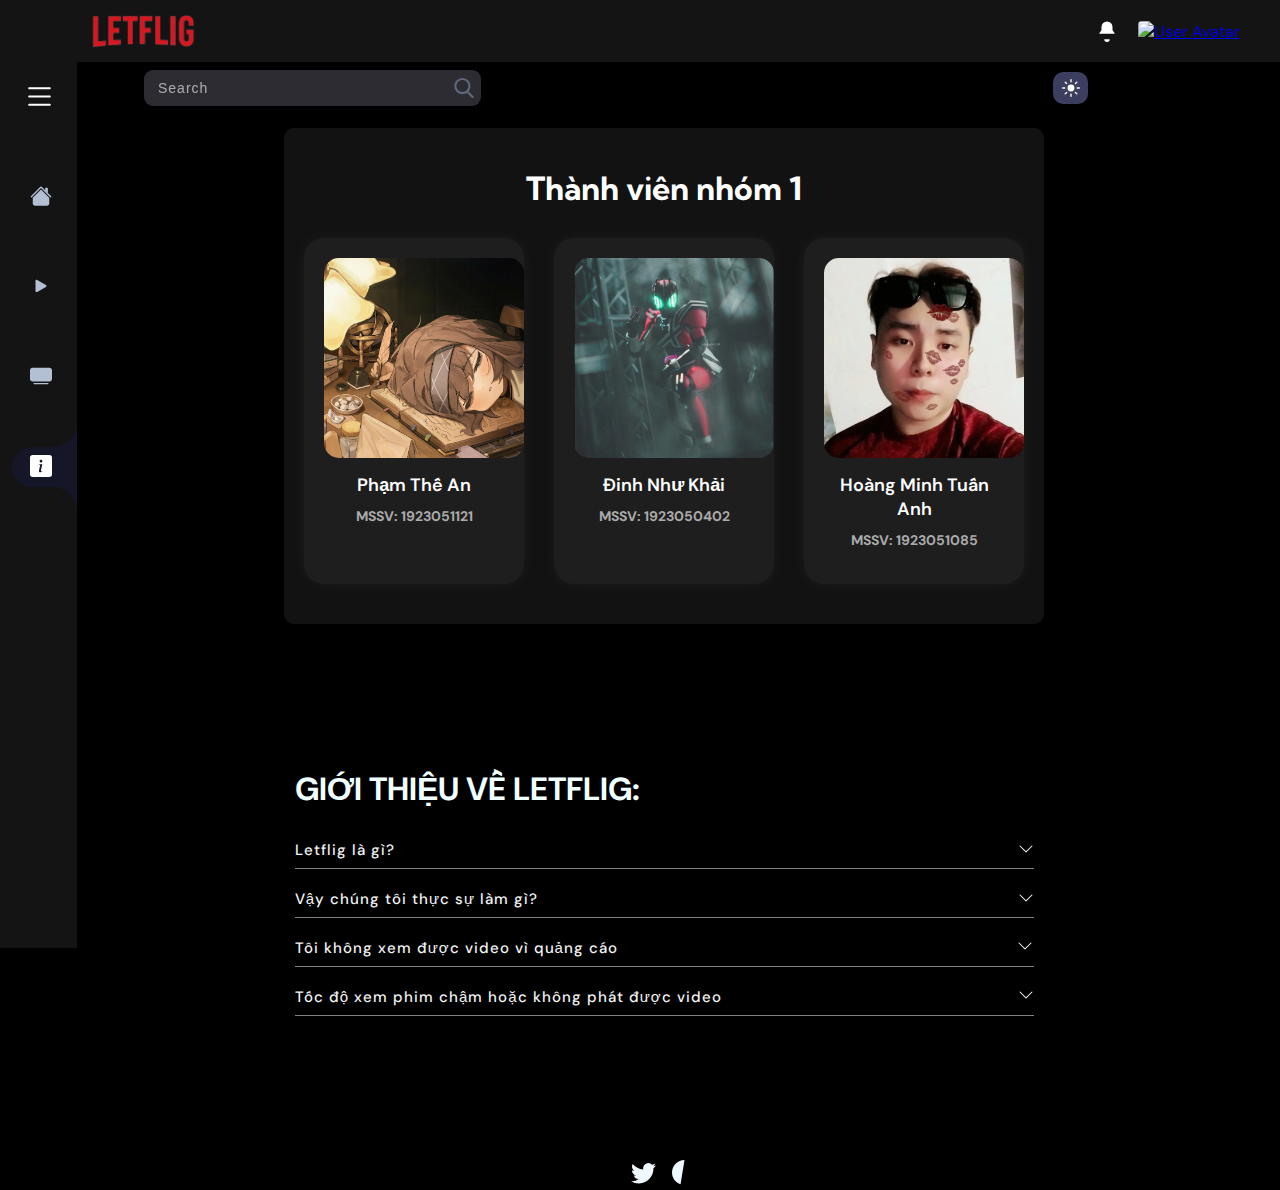
==== index.html @ 0b9b897f "first commit" ====
<!DOCTYPE html>
<html lang="en">

<head>
    <meta charset="UTF-8" />
    <meta http-equiv="X-UA-Compatible" content="IE=edge" />
    <meta name="viewport" content="width=device-width, initial-scale=1.0" />
    <link rel="icon" type="image/png" sizes="32x32" href="./resources/D moviesand tv show.png">
    <title>Home | Letflig </title>
    <link rel="preconnect" href="https://fonts.googleapis.com" />
    <link rel="preconnect" href="https://fonts.gstatic.com" crossorigin />
    <link href="https://fonts.googleapis.com/css2?family=DM+Sans:wght@400;500;700&display=swap" rel="stylesheet" />
    <link rel="preconnect" href="https://fonts.googleapis.com" />
    <link rel="preconnect" href="https://fonts.gstatic.com" crossorigin />
    <link href="https://fonts.googleapis.com/css2?family=Kumbh+Sans:wght@400;500;600;700&display=swap"
        rel="stylesheet" />
    <link rel="stylesheet" href="./style.css" />
    <link rel="stylesheet" href="./style_about.css" />
    <style>
        .icon-png {
    width: 22px;
    height: 22px;
    vertical-align: middle;

}
.sidenavlinks {
    display: flex;
    align-items: center;

}
.team-section {
  padding: 40px 20px;
  background-color: #121212;
  color: #fff;
  text-align: center;
  border-radius: 10px;
}

.team-title {
  font-size: 32px;
  margin-bottom: 30px;
  font-family: 'Kumbh Sans', sans-serif;
}

.team-container {
  display: flex;
  flex-wrap: wrap;
  justify-content: center;
  gap: 30px;
}

.member-card {
  background-color: #1e1e1e;
  border-radius: 20px;
  padding: 20px;
  width: 220px;
  transition: transform 0.3s;
  box-shadow: 0 0 15px rgba(255, 255, 255, 0.05);
}

.member-card:hover {
  transform: scale(1.05);
}

.member-img {
  width: 200px;
  height: 200px;
  object-fit: cover; /* Cắt ảnh cho vừa khung */
  border-radius: 15px;
  margin-bottom: 15px;
  display: block;
}

.member-info {
  display: flex;
  justify-content: center;
  align-items: center;
  gap: 5px; 
  margin-bottom: 5px;
  flex-wrap: wrap; 
}

.member-name {
  font-size: 18px;
  font-weight: 600;
  margin: 0 0 5px;
  text-align: center;
  word-break: break-word; /* Cho tên dài xuống dòng gọn gàng */
}

.member-id {
  font-size: 14px;
  color: #aaa;
  margin: 0 0 10px;
  text-align: center;
}

.member-role {
  font-size: 16px;
  color: #ccc;
}

    </style>
</head>

<body class="body">
    <div class="selladd-container">
        <header class="netflix-header">
            <div class="netflix-header-left">
                <a href="./home.html"><img src="./resources/test1.png" alt="Letflig" class="logo" /></a>
                <!-- <nav class="main-nav">
                    <a href="./home.html">Home</a>
                    <a href="./tvShows.html">TV Shows</a>
                    <a href="./moviesGenre.html">Movies</a>
                    <a href="#">New & Popular</a>
                    <a href="#">My List</a>
                </nav> -->
            </div>
            <div class="netflix-header-right">
                <!-- <input type="text" class="search-input" placeholder="Search" /> -->
                <svg class="icon bell" xmlns="http://www.w3.org/2000/svg" width="22" height="22" fill="white" viewBox="0 0 16 16">
                    <path d="M8 16a2 2 0 0 0 2-2H6a2 2 0 0 0 2 2z"/>
                    <path fill-rule="evenodd"
                        d="M8 1a4 4 0 0 0-4 4v2.086a1 1 0 0 1-.293.707L2.5 9.5v.5h11v-.5l-1.207-1.707a1 1 0 0 1-.293-.707V5a4 4 0 0 0-4-4z"/>
                </svg>
                <a href="./signup.html"><img src="https://www.citypng.com/public/uploads/preview/white-user-member-guest-icon-png-image-701751695037005zdurfaim0y.png" alt="User Avatar" class="avatar"></a>
            </div>
        </header>
        
    </div>
    <main class="main">
        <section class="alertMsg">
            <h2 class="alertMsg_header">TV shows added</h2>
            <p class="alertMsg_para">Search now includes movies and tv shows.
                More updates coming soon !!! <br> stay tuned Thank You!😊</p>
            <button class="okaybtn">Okay</button>
        </section>
        <div class="overlay"></div>
        <div class="overlay_side_navabar"></div>
        <div class="sidenav_container">
            <nav class="sidenav">
                <svg xmlns="http://www.w3.org/2000/svg" width="18" height="18" fill="#ffff"
                    class="arrow_left bi-arrow-left" viewBox="0 0 16 16">
                    <path fill-rule="evenodd"
                        d="M15 8a.5.5 0 0 0-.5-.5H2.707l3.147-3.146a.5.5 0 1 0-.708-.708l-4 4a.5.5 0 0 0 0 .708l4 4a.5.5 0 0 0 .708-.708L2.707 8.5H14.5A.5.5 0 0 0 15 8z" />
                </svg>
                <h3 class="title">Letflig</h3>
                <svg xmlns="http://www.w3.org/2000/svg" width="33" height="33" fill="currentColor"
                    class="hamburger bi-list" viewBox="0 0 16 16">
                    <path class="pathh pathhphone" fill-rule="evenodd"
                        d="M2.5 12a.5.5 0 0 1 .5-.5h10a.5.5 0 0 1 0 1H3a.5.5 0 0 1-.5-.5zm0-4a.5.5 0 0 1 .5-.5h10a.5.5 0 0 1 0 1H3a.5.5 0 0 1-.5-.5zm0-4a.5.5 0 0 1 .5-.5h10a.5.5 0 0 1 0 1H3a.5.5 0 0 1-.5-.5z" />
                </svg>
                <div class="menu">
                    <h4 class="menu_title">Menu</h4>
                    <ul class="menu_ul">
                        <li class="home">
                            <a class="sidenavlinks" href="./home.html"><svg xmlns="http://www.w3.org/2000/svg"
                                    width="22" height="22" fill="currentColor" class="bi bi-house-fill"
                                    viewBox="0 0 16 16">
                                    <path class="path" fill-rule="evenodd"
                                        d="m8 3.293 6 6V13.5a1.5 1.5 0 0 1-1.5 1.5h-9A1.5 1.5 0 0 1 2 13.5V9.293l6-6zm5-.793V6l-2-2V2.5a.5.5 0 0 1 .5-.5h1a.5.5 0 0 1 .5.5z" />
                                    <path class="path" fill-rule="evenodd"
                                        d="M7.293 1.5a1 1 0 0 1 1.414 0l6.647 6.646a.5.5 0 0 1-.708.708L8 2.207 1.354 8.854a.5.5 0 1 1-.708-.708L7.293 1.5z" />
                                </svg><span class="Home_title title_span">Home</span></a>
                        </li>
                        <li class="movie">
                            <a class="sidenavlinks" href="./moviesGenre.html">
                                <svg xmlns="http://www.w3.org/2000/svg" width="22" height="22" fill="currentColor"
                                    class="bi bi-play-fill" viewBox="0 0 16 16">
                                    <path class="path"
                                        d="m11.596 8.697-6.363 3.692c-.54.313-1.233-.066-1.233-.697V4.308c0-.63.692-1.01 1.233-.696l6.363 3.692a.802.802 0 0 1 0 1.393z" />
                                </svg>
                                <span class="movie_name title_span">Movies</span></a>
                        </li>
                        <li class="tv_shows">
                            <a class="sidenavlinks" href="./tvShows.html">
                                <svg xmlns="http://www.w3.org/2000/svg" width="22" height="22" fill="currentColor"
                                    class="bi bi-tv-fill" viewBox="0 0 16 16">
                                    <path class="path"
                                        d="M2.5 13.5A.5.5 0 0 1 3 13h10a.5.5 0 0 1 0 1H3a.5.5 0 0 1-.5-.5zM2 2h12s2 0 2 2v6s0 2-2 2H2s-2 0-2-2V4s0-2 2-2z" />
                                </svg>
                                <span class="tv_shows_title title_span">Shows</span></a>
                        </li>
                        <li class="settings">
                            <a class="sidenavlinks" href="./index.html">
                                <svg xmlns="http://www.w3.org/2000/svg" width="22" height="22" fill="currentColor"
                                    class="bi bi-info-square-fill" viewBox="0 0 16 16">
                                    <path class="path"
                                        d="M0 2a2 2 0 0 1 2-2h12a2 2 0 0 1 2 2v12a2 2 0 0 1-2 2H2a2 2 0 0 1-2-2V2zm8.93 4.588-2.29.287-.082.38.45.083c.294.07.352.176.288.469l-.738 3.468c-.194.897.105 1.319.808 1.319.545 0 1.178-.252 1.465-.598l.088-.416c-.2.176-.492.246-.686.246-.275 0-.375-.193-.304-.533L8.93 6.588zM8 5.5a1 1 0 1 0 0-2 1 1 0 0 0 0 2z" />
                                </svg><span class="settings_title title_span">About</span></a>
                        </li>          
                    </ul>
                </div>
            </nav>
        </div>
        <section class="section_one">
            <div class="nav_paremt_conatainer">
                <nav class="navContainer">
                    <svg xmlns="http://www.w3.org/2000/svg" width="33" height="33" fill="currentColor"
                        class="hamburger hamburgerphone bi-list" viewBox="0 0 16 16">
                        <path class="pathh" fill-rule="evenodd"
                            d="M2.5 12a.5.5 0 0 1 .5-.5h10a.5.5 0 0 1 0 1H3a.5.5 0 0 1-.5-.5zm0-4a.5.5 0 0 1 .5-.5h10a.5.5 0 0 1 0 1H3a.5.5 0 0 1-.5-.5zm0-4a.5.5 0 0 1 .5-.5h10a.5.5 0 0 1 0 1H3a.5.5 0 0 1-.5-.5z" />
                    </svg>
                    <input class="search" type="text" placeholder="Search " />
                    <div class="light_darkmode" data-theme="black"></div>
                </nav>
            </div>
            <section class="section_two about_section_two">
                <div class="introduce_group">
                    <section class="team-section">
                        <h2 class="team-title">Thành viên nhóm 1</h2>
                        <div class="team-container">
                          <div class="member-card">
                            <img src="./resources/an.jpg" alt="Member 1" class="member-img">
                            <div class="member-info">
                                <h3 class="member-name">Phạm Thế An</h3>
                                <h4 class="member-id">MSSV: 1923051121</h4>
                            </div>
                          </div>
                          <div class="member-card">
                            <img src="./resources/khai.jpg" alt="Member 3" class="member-img">
                            <div class="member-info">
                                <h3 class="member-name">Đinh Như Khải</h3>
                                <h4 class="member-id">MSSV: 1923050402</h4>
                            </div>
                          </div>
                          <div class="member-card">
                            <img src="./resources/t anh.jpg" alt="Member 2" class="member-img">
                            <div class="member-info">
                                <h3 class="member-name">Hoàng Minh Tuấn Anh</h3>
                                <h4 class="member-id">MSSV: 1923051085</h4>
                            </div>
                          </div>
                          
                        </div>
                      </section>
                </div>
                <section class="about_container">
     
                    <div class="introduce_group" style="margin-bottom: 10px;">
                        <h1>GIỚI THIỆU VỀ LETFLIG:</h1>
                    </div>

                    <div class="card">
                        <div class="header_card">
                            <h3>Letflig là gì?</h3><span><svg xmlns="http://www.w3.org/2000/svg" width="16"
                                    height="18" fill="white" class="bi bi-chevron-down" viewBox="0 0 16 16">
                                    <path class="about_arrow" fill-rule="evenodd"
                                        d="M1.646 4.646a.5.5 0 0 1 .708 0L8 10.293l5.646-5.647a.5.5 0 0 1 .708.708l-6 6a.5.5 0 0 1-.708 0l-6-6a.5.5 0 0 1 0-.708z" />
                                </svg></span>
                        </div>
                        <blockquote>Giống như mọi website khác, đây cũng là một trang phát trực tuyến giúp bạn dễ dàng truy cập tất cả các chương trình TV và phim yêu thích mà không mất hàng giờ tìm kiếm.
                        </blockquote>
                    </div>
            
                    <div class="card">
                        <div class="header_card">
                            <h3>Vậy chúng tôi thực sự làm gì?</h3><span><svg xmlns="http://www.w3.org/2000/svg" width="16"
                                    height="18" fill="white" class="bi bi-chevron-down" viewBox="0 0 16 16">
                                    <path class="about_arrow" fill-rule="evenodd"
                                        d="M1.646 4.646a.5.5 0 0 1 .708 0L8 10.293l5.646-5.647a.5.5 0 0 1 .708.708l-6 6a.5.5 0 0 1-.708 0l-6-6a.5.5 0 0 1 0-.708z" />
                                </svg></span>
                        </div>
                        <blockquote>Để tôi nói điều chúng tôi **không làm**: Chúng tôi chắc chắn không lưu trữ các tập tin vi phạm bản quyền. Chúng tôi không lưu trữ bất kỳ nội dung có bản quyền nào trên trang web của mình. Tất cả nội dung liên kết đều được lưu trữ trên các trang web của bên thứ ba. Đây chỉ là một website nhằm mục đích quảng bá. Mọi tập tin tại đây chỉ mang tính giới thiệu. Chúng tôi rất KHUYẾN KHÍCH người dùng mua đĩa CD hoặc DVD của bộ phim hay âm nhạc mà họ yêu thích.
                        </blockquote>
                    </div>
            
                    <div class="card">
                        <div class="header_card">
                            <h3>Tôi không xem được video vì quảng cáo</h3><span><svg xmlns="http://www.w3.org/2000/svg"
                                    width="18" height="16" fill="white" class="bi bi-chevron-down" viewBox="0 0 16 16">
                                    <path class="about_arrow" fill-rule="evenodd"
                                        d="M1.646 4.646a.5.5 0 0 1 .708 0L8 10.293l5.646-5.647a.5.5 0 0 1 .708.708l-6 6a.5.5 0 0 1-.708 0l-6-6a.5.5 0 0 1 0-.708z" />
                                </svg></span>
                        </div>
                        <blockquote>Chúng tôi rất tiếc vì không thể giúp bạn về điều này. Chúng tôi không kiểm soát được các quảng cáo hiển thị. Vui lòng không tải bất cứ thứ gì từ các cửa sổ bật lên. Nếu bạn không muốn bị làm phiền, chúng tôi khuyến nghị bạn nên đăng ký dịch vụ xem phim hợp pháp mà bạn có thể chi trả.
                        </blockquote>
                    </div>
            
                    <div class="card">
                        <div class="header_card">
                            <h3>Tốc độ xem phim chậm hoặc không phát được video</h3><span><svg
                                    xmlns="http://www.w3.org/2000/svg" width="16" height="16" fill="white"
                                    class="bi bi-chevron-down" viewBox="0 0 16 16">
                                    <path class="about_arrow" fill-rule="evenodd"
                                        d="M1.646 4.646a.5.5 0 0 1 .708 0L8 10.293l5.646-5.647a.5.5 0 0 1 .708.708l-6 6a.5.5 0 0 1-.708 0l-6-6a.5.5 0 0 1 0-.708z" />
                                </svg></span>
                        </div>
                        <blockquote>Khi bạn vào trang của tập phim, trong 99% trường hợp sẽ có trình phát video. Việc bạn cần làm là bấm nút Play. Nếu không phát được (Đừng vội đánh giá! Ai cũng có thể gặp lỗi!), hãy bấm vào các mục "Servers" (Máy chủ) nằm ở góc trái phía trên. Bạn sẽ thấy danh sách các máy chủ như [Vidcloud, Hydrax, v.v.]. Hãy thử chọn máy chủ khác, chắc chắn sẽ khắc phục được sự cố.
                        </blockquote>
                    </div>
            
                </section>
            
                <section class="contactUs">
                    <a href="https://twitter.com/" target="_blank"><svg xmlns="http://www.w3.org/2000/svg"
                            width="25" height="25" fill="currentColor" class="aboutSvg bi-twitter" viewBox="0 0 16 16">
                            <path
                                d="M5.026 15c6.038 0 9.341-5.003 9.341-9.334 0-.14 0-.282-.006-.422A6.685 6.685 0 0 0 16 3.542a6.658 6.658 0 0 1-1.889.518 3.301 3.301 0 0 0 1.447-1.817 6.533 6.533 0 0 1-2.087.793A3.286 3.286 0 0 0 7.875 6.03a9.325 9.325 0 0 1-6.767-3.429 3.289 3.289 0 0 0 1.018 4.382A3.323 3.323 0 0 1 .64 6.575v.045a3.288 3.288 0 0 0 2.632 3.218 3.203 3.203 0 0 1-.865.115 3.23 3.23 0 0 1-.614-.057 3.283 3.283 0 0 0 3.067 2.277A6.588 6.588 0 0 1 .78 13.58a6.32 6.32 0 0 1-.78-.045A9.344 9.344 0 0 0 5.026 15z" />
                        </svg></a>
                    <a href="https://github.com/" target="_blank"><svg xmlns="http://www.w3.org/2000/svg"
                            width="25" height="25" fill="currentColor" class="aboutSvg bi-github" viewBox="0 0 16 16">
                            <path
                                d="M8 0C3.58 0 0 3.58 0 8c0 3.54 2.29 6.53 5.47 7.59..."/>
                        </svg></a>
                </section>
            </section>
            
        </section>

        </section>

    </main>
    <script src="./About.js"></script>
</body>

</html>
---- style.css ----
@import url('https://fonts.googleapis.com/css2?family=Special+Gothic+Condensed+One&display=swap');
* {
    margin: 0;
    padding: 0;
    box-sizing: border-box;
}

body {
    background-color: var(--navbar-background);
    font-family: 'DM Sans', sans-serif;
    transition-duration: 0.5s;
    transition-timing-function: linear;

}



:root {
    /* --background: #151728; */
    --background: #000;
    ;
    --shadow: rgba(0, 0, 0, 0.1) 0px 3px 6px 0px, rgba(0, 0, 0, 0.08) 0px 1px 3px 0px;

}

body {
    background-color: var(--background);
}

html {
    -webkit-tap-highlight-color: transparent;
}

.main {
    display: flex;
    position: relative;
}

.overlay {
    width: 100%;
    position: fixed;
    background-color: white;
    height: 0%;
    z-index: -1;
    transition-duration: 0.5s;
    transition-timing-function: linear;
}



.sidenav_container {
    width: 5rem;

}

.sidenav {
    height: 100vh;
    width: 77px;
    display: flex;
    flex-direction: column;
    overflow: hidden;
    position: fixed;
    height: 100%;
    transition-duration: 0.2s;
    transition-timing-function: ease-out;
    z-index: 3;
    /* background-color: #33373e;
    background-color: #202326; */
    background-color: #141414;
    padding: 0 0 0 2px;
    transition-duration: 0.3s;
    transition-timing-function: linear;
    /* background-image: url("./resources/D\ moviesand\ tv\ shows\ \(Transparent\ BG\).png"); */
    background-position: center;
    background-repeat: no-repeat;
    background-size: contain;
    background-position-y: 100%;
}


.sidenav_2 {
    width: 5rem;
}


.sidenavlinks {
    display: flex;
    align-items: center;
    gap: 44px;
    width: fit-content;
    cursor: pointer;
    text-decoration: none;
    padding: 8px 0px 10px 18px;
}



.arrow_left {
    display: none;
    align-self: end;
    width: 25px;
    margin-right: 2px;
    margin-top: 10px;
    cursor: pointer;
    transition-duration: 0.5s;
    transition-timing-function: linear;
}

.title {
    display: none;
    color: white;
    font-family: 'Kumbh Sans', sans-serif;
    font-size: 18px;
    letter-spacing: 3px;
    margin: 0px 14px 0px 12px;
    align-self: center;
    margin-top: 36px;
    transition-duration: 0.5s;
    transition-timing-function: linear;
}

.hamburger {
    display: block;
    margin-top: 2rem;
    cursor: pointer;
    width: 35px;
    align-self: center;
    transition-duration: 0.5s;
    transition-timing-function: linear;
}

.pathh {
    fill: #ffffff;
}



.menu {
    margin-left: 0rem;
    margin-top: 4rem;
    display: flex;
    justify-content: center;
}

.menu_ul {
    display: flex;
    flex-direction: column;
    gap: 50px;
    margin-left: 5rem;
}

.menu_title {
    margin-bottom: 20px;
    font-family: 'DM Sans', sans-serif;
    color: #fffffff5;
    font-weight: 500;
    font-size: 17px;
    letter-spacing: 1px;
    display: none;
    opacity: 0.7;
}


.bi {
    cursor: pointer;
}

.path {
    /* fill: #287bff; */
    fill: #b3bfd3;
    color: white;
}


.menu_ul li span {
    color: #ffffff9e;
    font-size: 15px;
    font-weight: 500;
    letter-spacing: 0px;
    /* display: none;*/
}





.GoogleButton {
    color: rgb(199 199 199 / 90%);
    cursor: pointer;
    padding: 7px 16px 7px 16px;
    border-radius: 11px;
    font-size: 11px;
    text-decoration: none;
    transition: all .2s ease-in-out;
    background: #1b1d30;
}

.playButtonContainer {
    display: flex;
    align-items: center;
    gap: 30px;
}

.GoogleButton:hover {
    box-shadow: 0 8px 16px 0 rgb(0 0 0 / 20%), 0 6px 20px 0 rgb(0 0 0 / 19%);
    color: rgb(255, 255, 255);

}





body.minimize_siderbar .sidenav {
    width: 14rem;
    transition-duration: 0.2s;
    transition-timing-function: linear;
    height: 100%;
    background-size: 153px;
    background-position-y: 103%;
}

body.minimize_siderbar .sidenav_container {
    width: 16rem;
    transition-duration: 0.2s;
    transition-timing-function: linear;
}

body.minimize_siderbar .arrow_left {
    display: block;
    transition-duration: 0.2s;
    transition-timing-function: linear;
}

body.minimize_siderbar .title {
    display: block;
    transition-duration: 0.2s;
    transition-timing-function: linear;
}

body.minimize_siderbar .hamburger {
    display: none;
    transition-duration: 0.2s;
    transition-timing-function: linear;

}

body.minimize_siderbar .title_span {
    display: inline-block;
}

body.minimize_siderbar .menu_title {
    display: block;
}

body.minimize_siderbar .menu {
    margin-left: 2rem;
    margin-top: 4rem;
    display: block;
}


body.minimize_siderbar .menu_ul {
    display: flex;
    flex-direction: column;
    gap: 45px;
    margin-left: 0rem;
}



body.minimize_siderbar .sidenavlinks {
    padding: 8px 95px 10px 18px;
    gap: 15px;
}


body.minimize_siderbar .section_one {
    margin-left: 1rem;
    transition-duration: 0.2s;
    transition-timing-function: linear;

}

body.minimize_siderbar .Now_playing_movies_container {
    width: 79vw;
    position: relative;
    transition-duration: 0.2s;
    transition-timing-function: linear;
}

body.minimize_siderbar .light_darkmode {
    right: 25%;
    transition-duration: 0.2s;
    transition-timing-function: linear;
}

body.minimize_siderbar .navContainer {
    left: 225px;
    transition-duration: 0.2s;
    transition-timing-function: linear;

}

body.minimize_siderbar .movieDetailnavContainer {
    left: 223px;

}




body.minimize_siderbar .sidenav_child_container {
    width: 14rem;
    transition-duration: 0.2s;
    transition-timing-function: linear;
}

body.minimize_siderbar .section_one_movieDetail {
    margin-left: 14rem;
    transition-duration: 0.2s;
    transition-timing-function: linear;
}



.section_one {
    margin-left: 1rem;
    transition-duration: 0.3s;
    transition-timing-function: linear;
    overflow: hidden;


}

.nav_paremt_conatainer {
    background-color: var(--background);
    height: 5rem;
    z-index: 2;

    transition-timing-function: linear;
}


.navContainer {
    Display: flex;

    height: 5rem;
    align-items: center;
    padding: 0px 146px 0px 63px;
    justify-content: space-between;
    position: fixed;
    width: -webkit-fill-available;
    z-index: 2;
    left: 81px;
    margin: 0 0 0 0px;
    transition-duration: 0.2s;
    transition-timing-function: ease-out;
}



.navContainer input {
    background-image: url("data:image/svg+xml;charset=utf-8,%3Csvg xmlns='http://www.w3.org/2000/svg' viewBox='0 0 56.966 56.966' fill='%23717790c7'%3E%3Cpath d='M55.146 51.887 41.588 37.786A22.926 22.926 0 0 0 46.984 23c0-12.682-10.318-23-23-23s-23 10.318-23 23 10.318 23 23 23c4.761 0 9.298-1.436 13.177-4.162l13.661 14.208c.571.593 1.339.92 2.162.92.779 0 1.518-.297 2.079-.837a3.004 3.004 0 0 0 .083-4.242zM23.984 6c9.374 0 17 7.626 17 17s-7.626 17-17 17-17-7.626-17-17 7.626-17 17-17z'/%3E%3C/svg%3E");
    background-repeat: no-repeat;
    padding: 0px 26px 1px 14px;
    height: 36px;
    outline: none;
    border: none;
    border-radius: 9px;
    box-shadow: var(--shadow);
    background-color: #82819357;
    background-size: 20px;
    background-position-y: center;
    background-position: 98%;
    color: #ffff;
    width: 34%;
    letter-spacing: 1px;
    font-size: 14px;
    transition-duration: 0.2s;
    transition-timing-function: linear;

}

::placeholder {
    color: #ffff;
    opacity: 0.6;
}


.light_darkmode {
    background-image: url(./resources/icon-sun.svg);
    background-color: black;
    width: 35px;
    background-repeat: no-repeat;
    height: 32px;
    background-position: center;
    background-size: 18px;
    border-radius: 10px;
    background-color: rgb(87 88 92 / 54%);
    background-color: #3b3e5e;
    position: absolute;
    right: 16%;
    transition-duration: 0.5s;
    transition-timing-function: linear;

}



.home_header {
    color: #ffff;
    margin: 0px 90px 18px 0px;
    font-size: 32px;
}

.Home_header_container {
    display: flex;
    /* width: 100%; */
    height: 34vw;
    margin: 0;
    position: absolute;
    top: 0;
    right: 0;
    left: 0;
    margin-left: 4rem;
    transition-duration: 0.3s;
    transition-timing-function: linear
}

body.minimize_siderbar .Home_header_container {
    margin-left: 14rem;
}




.first_box {
    width: 72%;
    background-blend-mode: luminosity;
    background-blend-mode: hard-light;
    background-color: #4784ff;
    background-image: url(./resources/John-Wick-Wallpaper-removebg.png);
    background-image: url(./resources/Homelaner-removebg-preview.png);
    display: flex;
    flex-direction: column;
    gap: 2rem;
    padding: 27px 12px 13px 25px;
    background-repeat: no-repeat;
    background-size: 27rem;
    border-radius: 15px;
    color: #4784ff;
    background-position: 100%;
    background-position: 107%;
    box-shadow: 0 6px 30px -10px #4a74c9;
    z-index: 1;

}

.about {
    line-height: 1.4;
    font-size: 26px;
    color: #ffff;
}


.logo {
    display: flex;
    align-items: center;
}

.header_logo {
    width: 45px;
    height: 45px;
    background: #00008b00;
    padding: 5px;
    border-radius: 50%;
    border: 1px solid #ffffff;
}

.feather {
    width: 10px;
    background: #ffff;
    padding: 1px;
    border-radius: 50%;
    position: relative;
    left: -9px;
    top: 11px;
}

.quality_about {
    line-height: 2;
}

.free {
    font-size: 15px;
    font-weight: 700;
    color: #ffff;
    letter-spacing: 1px;
    color: #ffff;
}

.quality {
    display: flex;
    gap: 10px;
    align-items: center;
    font-size: 13px;
    font-weight: 500;
    color: #ffff;
}

.dot {
    width: 5px;
    height: 5px;
    background-color: #ffff;
    ;
    border-radius: 50%;
}

.second_box {
    background-color: #4784ff;
    background-image: url(./resources/Homelandeer1.png);
    display: flex;
    flex-direction: column;
    gap: 2rem;
    padding: 27px 12px 13px 25px;
    background-repeat: no-repeat;
    background-size: initial;
    border-radius: 15px;
    color: #4784ff;
    background-position: 24%;
    background-position-y: -40px;
    width: 25%;
    background-blend-mode: hard-light;
    box-shadow: 0 6px 30px -10px #4a74c9;
    z-index: 1;
}

/* Now playing movies container*/

.Now_playing_movies_container {
    width: 94vw;
    position: relative;
    margin: 0px 0 0 24px;
}

.Now_playing_movies_container_title {
    color: #ffff;
    font-size: 22px;
    margin: 8px 0px 14px 0px;
    font-weight: 500;
}

.Now_playing_movies_div,
.current_popular_movies_div,
.Top_rated_movies_div,
.Casdiv {
    padding: 14px 41px 9px 0px;
    margin: 13px 35px 30px 0px;
    display: flex;
    gap: 0rem;
    overflow-x: scroll;
    overflow-y: hidden;
    transition-duration: 0.5s;
    transition-timing-function: linear;
    height: 20rem;
    position: relative;

}




.Now_playing_movies,
.current_popular_movies,
.Top_rated_movies,
.person_movies {
    cursor: pointer;
    position: absolute;
    transition-duration: 0.3s;
    transition-timing-function: linear;
}



.Now_playing_movies_div::-webkit-scrollbar {
    display: none;
}

.Casdiv::-webkit-scrollbar {
    display: none;
}

.current_popular_movies_div::-webkit-scrollbar {
    display: none;
}

.Top_rated_movies_div::-webkit-scrollbar {
    display: none;
}

.Now_playing_movies,
.current_popular_movies,
.Top_rated_movies,
.person_movies {

    width: 10rem;
}



.poster {
    width: inherit;
    border-radius: 20px;
    transition-duration: 0.2s;
    transition-timing-function: ease-in-out;
    height: 15rem;
    object-fit: cover;

}

.posterlink {
    width: inherit;
}

.poster:hover {
    opacity: 0.7;
    transform: scale(1.07);
    transition-duration: 0.2s;
    transition-timing-function: ease-in-out;
}


.movie_title {
    text-overflow: ellipsis;
    color: #ffff;
    height: 28px;
    white-space: nowrap;
    overflow: hidden;
    margin: 9px 4px 2px 4px;
    font-size: 15px;
    font-weight: 500;
}



.date_rating {
    display: flex;
    align-items: center;
    color: #ffff;
    margin: 0 7px 0 7px;
}

.date {
    font-size: 13px;
    color: #999999;
}

.star {
    margin-left: 5px;
}

.rating {
    font-size: 13px;
    color: #999999;
    flex: 1;
}

.dot2 {
    margin: 0 7px 0 7px;
    color: #999999;
}

.category {
    border: 1px solid #767676;
    padding: 2px 4px 2px 4px;
    font-size: 10px;
    color: #d9d9d9;
    border-radius: 4px;
    opacity: .7;
}

.arrowbtn {
    position: absolute;
    bottom: 154px;
    width: 45px;
    height: 43px;
    fill: rgb(0, 0, 0);
    cursor: pointer;
    background-color: rgb(219 219 219 / 64%);
    border-radius: 50%;
    padding: 10px 13px 11px 10px;

}

.arrowbtn:hover {
    fill: rgb(129, 125, 125);
}

.rightarrow {
    float: right;
    margin: 0 7px 0px 0px;
    right: 25px;
    z-index: 2;
}

.rightarrowindex {
    right: 46px;
}


.leftarrow {
    left: -1px;
    z-index: 1;
}

.alertMsg {
    background-color: #ffff;
    height: fit-content;
    width: 22rem;
    position: absolute;
    z-index: 4;
    display: flex;
    flex-direction: column;
    align-items: center;
    gap: 1rem;
    padding: 26px 22px 25px 31px;
    left: 31%;
    top: -60rem;
    border-radius: 12px;
    transition-duration: 1s;
    transition-timing-function: linear;
}

.alertMsg_header {
    font-weight: 700;
    font-size: 27px;
}

.alertMsg_para {
    margin: 1px 0 9px 7px;
    color: #505050;
    text-align: center;
    font-weight: 600;
    font-size: larger;
}


.alertLink {
    border: none;
    outline: none;
    padding: 10px 80px 10px 80px;
    font-size: 13px;
    letter-spacing: 1px;
    font-weight: 500;
    border-radius: 11px;
    width: fit-content;
    box-shadow: var(--shadow);
    background-color: #3b84f1;
    color: #000000;
    cursor: pointer;
}


.okaybtn {
    border: none;
    outline: none;
    padding: 10px 80px 10px 80px;
    font-size: 18px;
    letter-spacing: 1px;
    font-weight: 500;
    border-radius: 11px;
    width: fit-content;
    box-shadow: var(--shadow);
    background-color: #242424;
    color: #c7c7c7;
    cursor: pointer;
}

.okaybtn:hover {
    color: #ffff;
    background-color: #414040;
}





/* HTML 2*/

.posterbig {
    height: 80vh;
    position: relative;
}


.poster_big {
    position: relative;
}


.poster_big_img {
    height: 100%;
    object-fit: cover;
    object-position: 50% 0;
    width: 100%;
}

.gradient {
    background: -moz-linear-gradient(top, rgba(125, 185, 232, 0) 0, #151728 100%);
    background: -webkit-linear-gradient(top, rgba(125, 185, 232, 0), #151728);
    background: linear-gradient(180deg, rgba(125, 185, 232, 0) 0, #151728);
    bottom: 0;
    filter: progid:DXImageTransform.Microsoft.gradient(startColorstr="#007db9e8", endColorstr="#151728", GradientType=0);
    left: 0;
    position: absolute;
    right: 0;
    top: 0;
    position: absolute;
    right: 0;
    top: -220px;
    height: 14rem;
    z-index: 1;
}

.line {
    background-color: var(--background);
    width: 100%;
    position: absolute;
    height: 101px;
    z-index: 1;
    bottom: -58px;
    border-radius: 45px 45px 0 0px;

}


.sidenav_container_movieDetail {
    position: fixed;
    top: 0;
    align-items: center;
    bottom: 0;
    z-index: 9999;
    overflow: hidden;
    width: initial;
}

.section_one_movieDetail {
    margin-left: 5rem;
}


.sidenav_child_container {
    width: 5rem;
    height: 100%;
    transition-duration: 0.3s;
    transition-timing-function: linear;
}





.movieDetailnav_paremt_conatainer {
    z-index: 2;
}

.movieDetailnavContainer {
    z-index: 3;
    background-color: rgb(21 23 40 / 0%);
    backdrop-filter: blur(0px);
    left: 80px;
}

.bgadd {
    background-color: rgb(35 38 60 / 49%);
    backdrop-filter: blur(4px);
}

.movie_details {

    display: flex;
    align-items: center;
    gap: 2rem;
    background-color: var(--background);
}

.movie_details_poster {
    width: 13rem;
    border-radius: 20px;
    z-index: 1;
    transform: translateX(60px)translateY(-8rem);
    box-shadow: var(--shadow);

}

.movie_details_about {
    z-index: 1;
    transform: translateX(52px) translateY(-75px);
    display: flex;
    flex-direction: column;
    gap: 1rem;


}

.movie_details_title {

    width: 31rem;
    font-size: 31px;
    word-break: break-word;
    word-spacing: 3px;
    color: #ffffffe6;
}


.movie_details_about_category_ul {
    display: flex;
    gap: 1rem;
    font-size: 13px;
    flex-wrap: wrap;
    width: 85%;

}

.movie_details_category_ul_li {
    list-style: none;
    background-color: #54545475;
    box-shadow: var(--shadow);
    padding: 3px 7px 3px 7px;
    border-radius: 5px;
    color: #d7d7d7;
}

.overlay2 {
    z-index: 0;
}

.section_two2 {
    transform: translateY(-82px);
}

.time {
    font-size: 13px;
    color: #999999;
}

.play_btn {
    background-image: url();
    border: none;
    outline: none;
    padding: 10px 80px 10px 80px;
    font-size: 18px;
    letter-spacing: 1px;
    font-weight: 500;
    border-radius: 10px;
    gap: 3px;
    display: flex;
    width: fit-content;
    box-shadow: var(--shadow);
    background-color: #2b2e4a;
    color: #c7c7c7;
    border: 1px solid #2b2e4a;
    cursor: pointer;
}

.play_btn:hover {
    background-color: white;
    color: black;
}

.section_story {
    width: 85%;
    color: #a9a9a9;
    /* line-height: 1.08; */
    font-size: 16px;
    letter-spacing: 0px;
    word-spacing: 1px;
    transform: translateY(-40px);
    margin-left: 5rem;
}



.overlay2 {
    z-index: -1;
}



.unreleased_image {

    transform: scale(1.3);
    opacity: 0.6
}

.unreleased_link {
    height: 7rem;
    overflow-y: clip;
    border-radius: 7px;
}




.movie_title:hover {
    text-overflow: initial;
    overflow: visible;
    font-size: 15px;
    font-weight: 500;
    width: fit-content;
    z-index: 999;
    position: relative;
    border-radius: 5px;
    transition: all .2s ease-in-out;
    padding: 0px 15px 0px 4px;
    background: #151620;
    transform: scale(1.04);
    cursor: pointer;
}


.Now_playing_movies:has(.movie_title:hover) {
    z-index: 1;
}

.current_popular_movies:has(.movie_title:hover) {
    z-index: 1;
}

.Top_rated_movies:has(.movie_title:hover) {
    z-index: 1;
}






.trending_container {
    margin: 0;
    height: inherit;
    width: 100%;
}


.trending_child {
    position: absolute;
    height: inherit;
    z-index: 0;
    width: 100%;
    /* background: hsla(0, 0%, 91%, 1);
    background: radial-gradient(circle, hsla(0, 0%, 91%, 1) 0%, hsla(234, 31%, 12%, 1) 100%);
    background: -moz-radial-gradient(circle, hsla(0, 0%, 91%, 1) 0%, hsla(234, 31%, 12%, 1) 100%);
    background: -webkit-radial-gradient(circle, hsla(0, 0%, 91%, 0%) 0%, hsla(234, 31%, 12%, 1) 86%); */
    left: 0px;
    right: 0;

}

.trending_child_2 {
    background: -webkit-linear-gradient(top, rgba(125, 185, 232, 0), #151728);
    position: absolute;
    height: 7rem;
    z-index: 1;
    width: inherit;
    bottom: -8px;
}


.trending_poster {
    object-fit: cover;
    height: fit-content;
    width: inherit;
    display: flex;
    justify-content: center;


}

.trending_div_container {
    height: inherit;
    width: inherit;
    display: flex;
    position: relative;
    overflow: hidden;
}

.trending_div {
    width: inherit;
    height: inherit;
}


.slides {
    position: absolute;
    transition-timing-function: linear;
    transition-duration: 0.5s;
}


.trending_arrow {
    height: 2rem;
    fill: #f0f8ff57;
}

.Trending_arrow_container {
    position: absolute;
    top: 50%;
    z-index: 2;
    width: 99%;
    display: flex;
    justify-content: space-between;
    cursor: pointer;
    right: 0;
}

.trending_details {
    width: fit-content;
    text-align: center;
    filter: drop-shadow(2px 0px 1px black);
    position: absolute;
    bottom: 5vw;
    z-index: 1;

}

.Trending_heading {
    color: #71ffe5d1;
    background-image: linear-gradient(90deg, rgba(207, 207, 207, 0) 0%, hsla(234, 31%, 12%, 1) 50%, rgba(72, 73, 86, 0) 97%);
    font-family: Special Gothic Condensed One;
    opacity: .7;
    font-weight: 100;
    font-size: 25px;
    margin-bottom: 5px;
}

.trending_title {
    color: #fff;
    font-size: 4vw;
    font-family: Special Gothic Condensed One;
}





.Now_playing_movies_container_trend {
    margin-top: 33vw;
}




/* Light mode*/

body.light .nav_paremt_conatainer {
    background-color: hsla(0, 0%, 100%, .75);
    transition-duration: 0.6s;
    transition-timing-function: linear;
}



body.light .movieDetailnavContainer {
    /* z-index: 3;*/
    background-color: rgba(21, 23, 40, 0);
}


body.light .bgadd {
    background-color: rgb(239 239 239 / 82%);
}


/* body.light .sidenav {
    background-color: #287bff;
}
body.light .sidenav {
    background-color: #287bff;
} */

body.light .pathh {
    fill: #ffff;
}

body.light .bi {
    background-color: #ffffff;
    box-shadow: 0 3px 6px 0 rgb(0 0 0 / 10%), 0 1px 3px 0 rgb(0 0 0 / 8%);
}

body.light .path {
    fill: #646464;
}



body.light .menu_ul li:hover .path {
    fill: #287bff;
}

body.light .menu_ul li:hover .title_span {
    color: #287bff;
}

body.light .arrow_left {
    fill: #ffff;
}

body.light .arrow_left:hover {
    fill: #000000;
}

body.light .title_span {
    color: #f1f1f1;
}


body.light .title {
    color: #ffffff;
}

body.light .menu_title {
    color: #ffff;
}



body.light .home_header {
    color: rgb(61, 61, 61);
    margin: 0px 90px 18px 0px;
    font-size: 32px;
}

body.light .overlay {
    height: 100%;
    transition-duration: 0.3s;
    transition-timing-function: linear;

}

body.light .Now_playing_movies_container_title {
    color: #353434;
}

body.light .movie_title {
    color: #2F2F33;
}

body.light .dot2 {
    background-color: #898787;
}

body.light .category {
    color: #565656;
}

body.light .arrowbtn {
    fill: rgb(94, 94, 94);
}

body.light .arrowbtn:hover {
    fill: rgb(196, 196, 196);
    background-color: rgba(145, 145, 145, 0.562);
}

body.light .navContainer input {
    background-color: #ffffff5c;
    color: rgb(0 0 0);

}

body.light ::placeholder {
    color: rgb(158, 158, 158);
}

body.light .light_darkmode {
    background-image: url(./resources/icon-moon.svg);
    background-color: #ffffff4a;
    transition-duration: 0.5s;
    transition-timing-function: linear;
    box-shadow: var(--shadow);
    background-blend-mode: luminosity;
}

body.light .light_darkmode:hover {
    background-blend-mode: normal;
}

body.light .line {
    background-color: #ffffff;
}

body.light .movie_details {
    transition-duration: 0.5s;
    transition-timing-function: linear;
    background-color: #ffffff;
}

body.light .movie_details_category_ul_li {
    background-color: white;
}

body.light .movie_details_title {
    color: #000000d1;
}

body.light .movie_details_category_ul_li {
    background-color: #f1f1f1ab;
    color: #6c6c6c;
}

body.light .play_btn {
    background-color: white;
    color: #444444;
    border: 1px solid rgb(193 193 193);

}

body.light .play_btn:hover {
    background-color: rgba(0, 0, 0, 0.801);
    color: #ffff;
}



body.light .menu ul li.hovered .title_span,
body.light .menu ul li.hovered .path {
    color: #287bff;
    fill: #287bff;
}



body.light .bi {
    background-color: #ffffff;
    box-shadow: 0 0 0 0
}

body.light .bi {
    background-color: #ffffff00;
    box-shadow: 0 0 0 0;
}

body.light .path {
    fill: #ffffff;
}


body.light .title_span {
    color: #ffffff;
}


body.light .menu ul li:hover,
body.light .menu ul li.hovered {
    background: #ffff;
}


body.light .GoogleButton {
    color: rgb(151 145 145 / 90%);
    background: #7e7c7c0f;

}

body.light .GoogleButton:hover {

    color: rgba(0, 0, 0, 0.76);
    background: #7e7e7e0f;
}


body.light .movie_title:hover {
    background-color: whitesmoke;
}

/* body.light .trending_child_2 {
    background: -webkit-linear-gradient(top, rgba(125, 185, 232, 0), #ffffff);
}

body.light .trending_child {
    background: -webkit-radial-gradient(circle, hsla(0, 0%, 91%, 0%) 0%, hsl(0deg 0% 100%) 97%);

} */

body.light .trending_arrow {
    height: 2rem;
    fill: #00000070;
}





.playLink {
    text-decoration: none;
}

.disablemouse {
    opacity: 0;
}

.hamburgerphone {
    display: none;
}

.overlay_side_navabar {
    display: none;
}




/* SEARCH CSS*/

.Now_playing_movies_container_search {
    width: 94vw;
    position: relative;
    margin: 0px 0 0 24px;
    margin-top: 6rem;
}

.search_result_div {
    padding: 8px 0px 9px 0px;
    margin: 13px 35px 30px 0px;
    display: grid;
    grid-template-columns: repeat(auto-fit, minmax(162px, 0fr));
    justify-content: center;
    gap: 34px 25px;
}


.arrowsearch {
    display: none;
}

.item {
    width: 10rem;
    height: 19rem;
    border-radius: 19px;
    display: flex;
    flex-direction: column;
    gap: 1px;

}


.emptysearch {
    margin: auto;
    width: max-content;
    position: relative;
    right: 7rem;
    top: 6rem;
}


.emptysearch h3 {

    letter-spacing: 1px;
    color: rgb(195 195 195);

}

.pp {
    width: 19rem;
    border-radius: 18px;
}

.person_movie_con {
    margin: 12px 0px 30px 84px;
}

.section_twoo {
    margin: 20px 50px 19px 55px;
}







.titleoftvshow {
    font-size: 27px;
    margin: 140px 0px 0px 53px;
}



.seasonul {

    display: flex;
    gap: 10px;
    width: fit-content;
    margin: 31px 23px 2px 80px;

}


.season {
    list-style: none;
    background: #363636;
    font-size: 17px;
    font-weight: 500;
    border-radius: 7px;
    box-shadow: var(--shadow);
    min-width: 29px;
    height: 32px;
    display: flex;
    justify-content: center;
    align-items: center;
    cursor: pointer;
    color: white;
}





.pi_header {
    display: flex;
    justify-content: space-between;
    width: 96%;

}


.CategoriesContainer {
    border: 1px solid #212546;
    width: fit-content;
    padding: 4px 33px 4px 11px;
    font-size: small;
    position: relative;
    border-radius: 5px 5px 5px 5px;
    width: 155px;
    cursor: pointer;
    background: #191724;
    font-weight: 500;
}



.CategoriesContainer::after {
    content: "";
    display: block;
    position: absolute;
    width: 0;
    height: 0;
    border: 5px solid transparent;
    border-top-color: #bfc5d1;
    top: 50%;
    margin-top: -3px;
    right: 9px;
}




.CategoriesContainer_ul {
    border: 1px solid #212546;
    background: #191724;
    position: absolute;
    overflow: hidden;
    width: 155px;
    border-radius: 0px 0px 5px 5px;
    box-shadow: 5px 5px 20px rgba(0, 0, 0, 0.3);
    visibility: hidden;
    cursor: pointer;
    height: 0px;
    transition-timing-function: ease-in;
    transition-duration: 0.2s;
}


.CategoriesContainer_div:hover .CategoriesContainer_ul {
    visibility: visible;
    height: 92px;
}

.CategoriesContainer_div:hover .CategoriesContainer {
    border-radius: 5px 5px 0px 0px;
}


.CategoriesContainer_ul li {
    list-style: none;
    font-size: small;
    padding: 6px 0px 6px 11px;
    font-weight: 100;
    border-color: #6c6b6b;

}

.CategoriesContainer_ul li:not(:last-child) {
    border-width: 0 0px 1px 0px;
    border-style: dotted;
}

.CategoriesContainer_ul li:hover {
    color: #6ca0ff;
}



.body.light .CategoriesContainer_ul {
    background: #f5f5f5;
    border: 1px solid #c3c3c3;
}

.body.light .CategoriesContainer {
    background: #f5f5f5;
    border: 1px solid #c3c3c3;
}

.categories_btn_active {
    color: #6ca0ff;
}

.body.light .CategoriesContainer::after {
    border-top-color: #686868;
}

body.light .season {
    background: white;
    color: #000000;
}


body.light .seasonul li:hover {
    background: #9d9d9d;
    color: white;
}


.current_season {
    margin: 25px 1px 23px 84px;
    font-size: 20px;
    font-weight: 200;
}

.seaonlink {
    text-decoration: none;
    color: #000000;
}


.Episodes_container {
    display: flex;
    flex-direction: column;
    gap: 25px;

}


body.light .epishodes_card {
    box-shadow: rgb(0 0 0 / 1%) 0px 2px 3px 1px, rgb(0 0 0 / 26%) 0px 1px 4px 0px;
    background-color: #ffff;
}

.epishodes_card {
    display: flex;
    gap: 20px;
    margin: 0px 43px 0 84px;
    border-radius: 8px;
    box-shadow: rgb(0 0 0 / 1%) 0px 2px 3px 1px, rgb(0 0 0 / 26%) 0px 1px 4px 0px;
    background-color: #1c1e30;
    max-height: 10rem;
}

.episode_image {
    width: 200px;
    border-radius: 7px;
    height: 100%;
    object-fit: cover;
}

.playsvg_container {
    position: absolute;
    transform: translateX(74px) translateY(-85px);
}

.playsvg {
    width: 40px;
    box-shadow: -6px 4px 24px 3px rgba(0, 0, 0, 0.73);
    border-radius: 50%;
    background: #2a2a2a69;

}

.playsvg:hover {
    box-shadow: -6px 4px 24px 14px rgba(0, 0, 0, 0.73);
    transform: scale(1.1);
    transition: all .2s ease-in-out;
}

.episode_detail {
    align-self: center;
}

.episode_title {
    color: #dbdbdb;
}

body.light .episode_title {
    color: #383838;
}

.episode_title {
    margin: 8px 0 13px 0px;
}

.episode_description {
    color: #c9c9c9e0;
    margin: 0 40px 16px 1px;
    font-size: 13px;
    max-height: 2rem;
    overflow: hidden;
}


body.light .episode_description {
    color: #646464;

}

.runtime {
    position: absolute;
    left: 92px;
    color: white;
    filter: drop-shadow(2px 4px 6px black);
    font-size: 12px;
    letter-spacing: 1px;
    margin-top: 4px;
}

.seasonBtnactive {
    background: #efefef;
    color: black;
}

body.light .seasonBtnactive {
    background: #9d9d9d;
    color: white;
}

.tvshowcategory_container {
    margin: 31px 0px 35px 84px;
    margin: 31px 0px 35px 84px;
    display: flex;
    flex-direction: column;
    gap: 13px;
}


.tvshowheader {
    margin: 0 0 0 73px;
    font-size: 35px;
}


.tvshowcatrgory_ul,
.tvshowscatogry_genre {
    display: flex;
    gap: 15px;
    width: fit-content;
}

.tvshowcatrgory_ul li,
.tvshowscatogry_genre li {
    list-style-type: none;
    background-color: #ffffff;
    padding: 5px 10px 6px 10px;
    border-radius: 7px;
    color: #222222;
    font-weight: 500;
    cursor: pointer;

}


.tvshowcatrgory_ul li:hover,
.tvshowcatrgory_ul li.actv {
    background-color: #6a6a6a;
    color: #ffffff;
}

.tvshowscatogry_genre li:hover,
.tvshowscatogry_genre li.actv {
    background-color: #6a6a6a;
    color: #ffffff;
}




body.light .tvshowcatrgory_ul li:hover,
body.light .tvshowcatrgory_ul li.actv {
    background-color: #000000b3;
    color: #ffffff;
}

body.light .tvshowscatogry_genre li:hover,
body.light .tvshowscatogry_genre li.actv {
    background-color: #000000b3;
    color: #ffffff;
}



body.light .tvshowcatrgory_ul li {
    background-color: #e3e2e25e;
    color: #4c4c4c;
}


body.light .tvshowscatogry_genre li {
    background-color: #e3e2e25e;
    color: #4c4c4c;
}




body.light .pagination {
    background-color: #ffffff;
    box-shadow: rgb(0 0 0 / 8%) 1px 0px 8px 1px, rgb(0 0 0 / 8%) 0px 0px 0px 0px;
}

.paginationBtn {
    border: none;
    outline: none;
    font-size: 16px;
    height: 38px;
    width: 104px;
    border-radius: 6px;
    color: #d7d7d7;
    background-color: #303246;
    letter-spacing: 1px;
    cursor: pointer;
}

body.light .pageCount {
    color: #626262;
}




.pageCount {
    color: #b7b7b7;
    font-size: 16px;
    margin: 0 10px 0 10px;
    font-family: 'Poppins', sans-serif;
}

.pagination {
    background-color: #1a1d30;
    padding: 15px 56px 15px 56px;
    border-radius: 6px;
}



.about_section_two {
    display: flex;
    justify-content: center;
    /* margin-top: 5rem; */
    flex-direction: column;
    align-items: center;
    gap: 9rem;
}

.about_container {
    display: flex;
    flex-direction: column;
    gap: 20px;
    width: 60%;
}

.card h3 {
    color: #f3f3f3;
    letter-spacing: 1px;
    font-size: 15px;
    font-weight: 500;
}

body.light .card h3 {
    color: #4a4747;
}

.card blockquote {
    color: #a5a5a5;
}

body.light .card blockquote {
    color: #7e7e7e;
}

body.light .about_arrow {
    fill: #4a4747;
    ;
}

.bi-chevron-down {
    transform: rotate(0deg);
    transition-duration: 0.3s;
    transition-timing-function: ease-in;
}

.card.rotate .bi-chevron-down {
    transform: rotate(180deg);
    transition-duration: 0.3s;
    transition-timing-function: ease-in;
}


.header_card {
    display: flex;
    display: flex;
    justify-content: space-between;
}


.card {
    border: grey solid;
    border-width: 0 0 1px 0px;
    overflow: hidden;
    cursor: pointer;
    transition-duration: 0.3s;
    transition-timing-function: ease-in;
    max-height: 9rem;
}

.card blockquote {
    margin: 6px 0px 22px 0px;
    font-size: 14px;
    line-height: 1.3;
}

.hideCard {
    max-height: 29px;
    transition-duration: 0.3s;
    transition-timing-function: ease-in;
    padding: 0px 0px 28px 0px;

}

.contactUs {
    display: flex;
    gap: 16px;
}

.aboutSvg {
    fill: aliceblue;
}

body.light .aboutSvg {
    fill: rgb(82, 82, 82);
}


.aboutSvg:hover,
body.light .aboutSvg:hover {
    fill: black;
}


.movies_category_ul {
    flex-wrap: wrap;
    width: 90%;
}




.msg_episode_container {
    margin: auto;
    overflow: hidden;
    position: absolute;
    width: 100%;
}

.msg_episode {
    color: #c1c1c1;
    font-size: 13px;
    animation: moving 20s linear backwards;
    animation-iteration-count: 4;
    opacity: 0.4;
    white-space: nowrap;
}

body.light .msg_episode {
    color: #000000;

}


@keyframes moving {
    0% {
        transform: translateX(-20%);
    }

    100% {
        transform: translateX(100%);
    }
}


.tvshowscatogry_genre {
    flex-wrap: wrap;
    width: 90%;
}




.youtubePlayer {
    margin: auto;
    width: 69%;
    border-radius: 8px;
}

.Trailer_section {
    height: 31rem;
    display: flex;
}





/* screen size 1000px*/

@media (max-width:1000px) {
    body.minimize_siderbar .section_one {
        margin-left: 2rem;
        transition-duration: 0.2s;
        transition-timing-function: linear;
    }
}


@media (max-width:890px) {


    .movie_details_title {
        width: 24rem;
        font-size: 25px;
        word-break: break-word;
        word-spacing: 3px;
        color: #ffffffe6;
    }
}




@media (max-width:800px) {
    body.minimize_siderbar .section_one {
        margin-left: 5rem;
        transition-duration: 0.2s;
        transition-timing-function: linear;
    }

    .movie_details_title {

        width: 19rem;
        font-size: 21px;

    }

    .second_box {
        display: none;
    }

    .first_box {
        width: 100%;

    }

    .card h3 {
        font-size: 15px;
    }

    .about_container {
        width: 75%;
    }

    .hideCard {
        padding: 0px 0px 30px 0px;
    }





}

@media (max-width:740px) {





    .navContainer input {
        width: 66%;
    }

    .Trending_arrow_container {
        position: absolute;
        top: 47%;
        width: 100%;
    }



}








/* screen size 600px*/

@media (max-width:600px) {
    .main {
        display: flex;
        width: inherit;
    }

    .second_box {
        display: none;
    }

    .first_box {
        width: 100%;
        background-blend-mode: luminosity;
        background-color: #295693;
        display: flex;
        flex-direction: column;
        gap: 2rem;
        padding: 27px 12px 13px 25px;
        background-repeat: no-repeat;
        background-size: 25rem;
        border-radius: 15px;
        color: #464444;
        background-position: -23%;
        background-position: -55%;
        box-shadow: 0 6px 30px -10px #4a74c9;
        z-index: 1;
    }

    .about {
        line-height: 1.4;
        font-size: 20px;
        color: #ffff;
    }

    .navContainer {
        padding: 0px 75px 0px 20px;
        left: 0px;
        justify-content: space-evenly;

    }


    .navContainer input {
        width: 82%;
        margin: 1px 11px 0 15px;
    }


    .light_darkmode {
        right: 7%;
    }

    .Now_playing_movies,
    .current_popular_movies,
    .Top_rated_movies,
    .person_movies {
        width: 8rem;
    }


    .date {
        font-size: 11px;
        color: #999999;
    }

    .rating {
        font-size: 11px;
    }

    .arrowbtn {
        display: none;
    }

    .Now_playing_movies_div,
    .current_popular_movies_div,
    .Top_rated_movies_div,
    .Casdiv {
        padding: 15px 0px 6px 0px;
        margin: 13px 35px 30px 13px;
        transform: translateX(0px);
        margin: 0;
        width: 96%;
        height: 17rem;
    }

    .leftarrow {
        left: -15px;
        z-index: 1;
    }

    .sidenav_container {
        width: 5rem;
        transition-duration: 0.5s;
        transition-timing-function: linear;
        display: none;
        transition-duration: 0.3s;
        transition-timing-function: linear;
    }

    .sidenav_child_container {
        width: 5rem;
        border: solid #101010c7;
        border-width: 0px 1px 0px 0px;
        transition-duration: 0.5s;
        transition-timing-function: linear;
        display: none;
        transition-duration: 0.3s;
        transition-timing-function: linear;
    }


    .section_one {
        margin-left: 2rem;
        transition-duration: 0.5s;
        transition-timing-function: linear;
        margin-bottom: 1rem;

        margin-left: 0;
        width: 100%;
    }

    .hamburgerphone {
        display: block;
        margin-top: 0rem;
        cursor: pointer;
        width: 35px;
        align-self: center;
        transition-duration: 0.5s;
        transition-timing-function: linear;
        margin-right: 9px;
    }

    phonedeactive {
        display: none;
    }

    .overlay_side_navabar {
        display: none;
        width: 100%;
        position: fixed;
        background-color: #160e0e80;
        height: 100%;
        z-index: 3;
    }


    .sidenav_container_active {
        display: block;
        z-index: 3;
        transition-duration: 0.3s;
        transition-timing-function: linear;
    }


    body.light .pathh {
        fill: rgb(136, 136, 136);
    }

    body.light .pathhphone {
        fill: rgb(255, 255, 255);
    }



    .overlay_side_navabar_activate {
        display: block;
        transition-duration: 0.3s;
        transition-timing-function: linear;
    }




    .Now_playing_movies_container {
        /* width: 93vw; */
        width: 100%;
        position: relative;
        margin: 0px 0 0 9px;


    }

    .Now_playing_movies_container_trend {
        margin-top: 45vw;
    }

    .movie_details {
        flex-direction: column;

    }

    .movie_details_poster {
        width: 9rem;
        border-radius: 20px;
        z-index: 1;
        transform: translateX(-15px) translateY(-8rem);
        box-shadow: var(--shadow);
    }

    .movie_details_title {
        width: 13rem;
        font-size: 18px;
        word-break: break-word;
        word-spacing: 3px;
        color: rgba(255, 255, 255, 0.9);
        text-align: center;
    }

    .movie_details_about {
        z-index: 1;
        transform: translateX(-17px) translateY(-147px);
        display: flex;
        flex-direction: column;
        gap: 1rem;
        align-items: center;
    }

    .movie_details_about_category_ul {
        display: flex;
        font-size: 13px;
        flex-wrap: inherit;
        width: 91%;
        margin-left: 0px;

    }

    .movie_details_category_ul_li {

        font-size: x-small;
    }

    .section_one_movieDetail {
        margin-left: 0;
    }

    .movieDetailnavContainer {
        left: 0;
        z-index: 1;
    }

    .section_story {
        width: 91%;
        color: rgb(169, 169, 169);
        line-height: 1.08;
        font-size: 16px;
        letter-spacing: 0px;
        word-spacing: 1px;
        transform: translateY(-93px);
        margin-left: 0;
        margin: 0px 0 0 26px;
    }

    .Now_playing_movies_container_movieDetail {
        width: 100vw;
        margin-left: 14px;
    }

    .Now_playing_movies_div_movieDetail,
    .Casdiv {
        margin: 13px 29px 30px 9px;
    }



    .search_result_div {
        padding: 8px 0px 9px 0px;
        margin: 13px 35px 30px 0px;
        display: grid;
        grid-template-columns: repeat(auto-fit, minmax(151px, 0fr));
        justify-content: center;
        gap: 34px 25px;
    }


    .search_result_div {
        padding: 8px 0px 9px 0px;
        margin: 11px 0px 27px 0px;
        display: grid;
        grid-template-columns: repeat(auto-fit, minmax(118px, 0fr));
        justify-content: center;
        gap: 0px 11px;
    }


    .item {
        width: 7rem;
        border-radius: 19px;
        display: flex;
        flex-direction: column;
        gap: 0px;
        height: fit-content;
        margin-bottom: 21px;
    }

    s .movie_title_search {
        color: #ffff;
        height: 28px;
        margin: 9px 4px 2px 4px;
        font-size: 10px;
        font-weight: 500;
        white-space: normal;
    }

    .date_search {
        font-size: 9px;
    }


    .rating_search {
        font-size: 9px;
    }

    .category_search {
        font-size: 6px;
    }

    .pp {
        width: 12rem;
        border-radius: 18px;
    }

    .personDetail_container {
        display: flex;
        gap: 2rem;
        flex-direction: column;
    }

    .person_movie_con {
        margin: 2px 2px 2px 2px;
    }


    .section_twoo {
        margin: 20px 15px 22px 29px;
    }

    .tvshowcatrgory_ul,
    .tvshowscatogry_genre {
        display: flex;
        gap: 8px;
        width: fit-content;
        width: 100%;
        justify-content: center;
    }

    .tvshowcategory_container {
        margin: 31px 20px 35px 10px;
    }

    .tvshowcatrgory_ul li,
    .tvshowscatogry_genre {
        font-size: 10px;

    }

    .Now_playing_movies_container_search {
        width: 100vw;
        position: relative;
        margin: 0px 0 0 0px;
        margin-top: 6rem;
    }

    .tvshowdetail_date_rating {
        display: flex;
        align-items: center;
        color: rgb(255, 255, 255);
        margin: 0px 7px;
        flex-direction: column;
        gap: 3px;
    }

    .dot3 {
        display: none;
    }

    .reccomendation_tvshow {
        height: 18rem;
    }

    .recommendTvShow_category {
        font-size: 7px;
    }

    .recommendTvShow_date {
        font-size: 10px;
    }

    .recommendTvShow_date_dot {
        margin: 0px 5px;
    }

    .epishodes_card {
        display: flex;
        gap: 13px;
        box-shadow: var(--shadow);
        margin: 0px 12px 0 10px;
        border-radius: 8px;
    }

    .episode_image {
        width: 107px;
        border-radius: 7px;
        height: 100%;
        object-fit: cover;
    }

    .playsvg_container {
        position: absolute;
        transform: translateX(35px) translateY(-52px);
    }

    .runtime {
        position: absolute;
        left: 17px;
        color: white;
        filter: drop-shadow(2px 4px 6px black);
        font-size: 12px;
        letter-spacing: 1px;
        margin-top: 4px;
    }

    .episode_title {
        font-size: 17px;
        margin: 9px 0 3px 0px;
    }

    .episode_description {
        color: #c9c9c9e0;
        margin: 0 10px 10px 1px;
        font-size: 12px;
    }

    .Episodes_container {
        display: flex;
        flex-direction: column;
        gap: 15px;
    }

    .playsvg {
        width: 29px;
    }

    .current_season {
        margin: 24px 1px 23px 15px;
        font-size: 20px;
        font-weight: 200;
    }

    .seasonul {
        display: flex;
        gap: 10px;
        width: fit-content;
        margin: 31px 23px 2px 13px;
    }

    .titleoftvshow {
        font-size: 26px;
        margin: 94px 0px 0px 16px;
    }

    .tvshows_date_rating {
        margin: 0 2px 0 2px;
    }

    .paginationBtn {

        font-size: 15px;
        height: 29px;
        width: 85px;
        letter-spacing: 1px;
        cursor: pointer;
    }

    .pageCount {
        font-size: 14px;
        margin: 0 8px 0 8px;
        font-weight: 600;
    }

    .pagination {
        padding: 13px 23px 15px 23px;
        border-radius: 6px;
        box-shadow: rgb(0 0 0 / 8%) 1px 0px 8px 1px, rgb(0 0 0 / 8%) 0px 1px 3px 0px;
    }

    .Now_playing_movies_container_title {
        margin: 37px 2px 13px 28px;
    }

    .card {
        max-height: 11rem;
        transition-duration: 0.3s;
        transition-timing-function: ease-in;
    }

    .hideCard {
        max-height: 29px;
        transition-duration: 0.3s;
        transition-timing-function: ease-in;
        padding: 0px 0px 28px 0px
    }

    .card h3 {
        font-size: 11px;
        letter-spacing: 0.2px;
        font-weight: 500;
    }

    .card blockquote {
        font-size: 11px;
    }

    .about_container {
        width: 93%;
        margin: auto;
        padding: 0 15px;
    }

    .msg_episode {
        color: #c1c1c1;
        font-size: 12px;
        animation: moving 15s linear backwards;
        animation-iteration-count: 4;
    }



    @keyframes moving {
        0% {
            transform: translateX(100%);
        }

        100% {
            transform: translateX(-80%);
        }
    }

    .category {
        font-size: 7px;
    }

    .dot {
        width: 3px;
        height: 3px;
    }


    .playButtonContainer {
        flex-direction: column;
    }

    .unreleased_link {
        height: 5rem;

    }


    .youtubePlayer {
        margin: auto;
        width: 100%;
        border-radius: 0px;
    }

    .Trailer_section {
        height: 20rem;
        display: flex;
    }

    .poster {
        height: initial;
    }

    .trending_container {
        margin: 0;
        height: inherit;
    }

    .Home_header_container {
        width: 100%;
        height: 56vw;
        margin: 0;
        position: absolute;
        top: 0;
    }

    .trending_details {

        position: absolute;
        bottom: 7vw;
    }

    .trending_child {

        position: absolute;
        height: 58vw;
        z-index: 1;
        width: 100%;
        background: hsla(0, 0%, 91%, 1);
        background: radial-gradient(circle, hsla(0, 0%, 91%, 1) 0%, hsla(234, 31%, 12%, 1) 100%);
        background: -moz-radial-gradient(circle, hsla(0, 0%, 91%, 1) 0%, hsla(234, 31%, 12%, 1) 100%);
        background: -webkit-radial-gradient(circle, hsla(0, 0%, 91%, 0%) 0%, hsla(234, 31%, 12%, 1) 97%);
        left: 0px;
        right: 0;
    }

    .trending_child_2 {
        bottom: -3px;
    }


    .trending_title {
        font-size: 13px;
    }

    .Trending_heading {
        margin-bottom: 10px;
    }

    .alertMsg {
        left: 10%;
        transform: scale(0.7);
    }


}


.selladd {
    color: white;
    font-size: 19px;

}

.selladd-container {
    position: sticky;
    z-index: 3;
    top: 0;
    left: 0;
    right: 0;
    width: 100%;
    min-height: 3rem;
    background-color: rgba(169, 169, 169, 0.644);
    display: grid;
    place-items: center;
}

.vercelLInk {
    font-size: 20px;
    padding-left: 5px;
    color: rgba(0, 0, 255, 0.834);
}

@media (max-width:445px) {


    .playsvg_container {
        position: absolute;
        transform: translateX(39px) translateY(-63px);
    }

    .CategoriesContainer {
        border: 1px solid #212546;
        width: fit-content;
        padding: 4px 23px 4px 5px;
        font-size: 11px;
        position: relative;
        border-radius: 5px 5px 5px 5px;
        width: 120px;
        cursor: pointer;
        background: #191724;
        font-weight: 500;
    }

    .CategoriesContainer_ul {
        padding: 0;
        font-size: 11px;
        width: 120px;
    }


}

@media (max-width:380px) {



    .alertMsg_para {
        margin: 0px 0 0px 0px;
        color: #505050;
    }

    .playsvg_container {
        position: absolute;
        transform: translateX(39px) translateY(-64px);
    }

    .alertMsg {
        left: -8%
    }



}


@media (max-width:295px) {
    .pagination {
        padding: 11px 8px 15px 8px;
    }

    .paginationBtn {
        font-size: 14px;
        height: 28px;
        width: 72px;
    }
}


.alertactive {
    top: 0px;
    transition-duration: 300ms;
    transition-timing-function: linear;
    transition: all;
}




.menu_ul li {
    list-style: none;
    display: flex;
    align-items: center;
    gap: 0px;
    width: fit-content;
    cursor: pointer;
    width: 100%;
    color: white;
    /* padding: 8px 0px 10px 18px; */
    border-radius: 30px 0 0 30px;
    z-index: 3;

}


body.light .menu ul li:hover a ::before,
body.light .menu ul li.hovered a ::before {
    content: " ";
    position: absolute;
    right: 0px;
    width: 50px;
    height: 55px;
    border-radius: 50%;
    background: transparent;
    box-shadow: 35px 35px 0 10px #ffff;
    transform: translateX(1px) translateY(-64px);

}

.menu ul li:hover a ::before,
.menu ul li.hovered a ::before {
    content: " ";
    position: absolute;
    right: 0px;
    width: 50px;
    height: 55px;
    border-radius: 50%;
    background: transparent;
    box-shadow: 35px 35px 0 10px #151728;
    transform: translateX(1px) translateY(-64px);

}



body.light .menu ul li:hover a ::after,
body.light .menu ul li.hovered a ::after {
    content: " ";
    position: absolute;
    right: 0px;
    width: 50px;
    height: 50px;
    border-radius: 50%;
    background-color: rgb(158, 20, 20);
    background: transparent;
    box-shadow: 35px -35px 0 10px #ffff;
    transform: translateX(0px) translateY(31px);

}

.menu ul li:hover a ::after,
.menu ul li.hovered a ::after {
    content: " ";
    position: absolute;
    right: 0px;
    width: 50px;
    height: 50px;
    border-radius: 50%;
    background-color: rgb(158, 20, 20);
    background: transparent;
    box-shadow: 35px -35px 0 10px #151728;
    transform: translateX(0px) translateY(31px);


}




.menu ul li:hover,
.menu ul li.hovered {
    background: #151728;
}

.menu ul li:hover .path {
    fill: #ffff;
    transition-duration: 0.6s;
    transition-timing-function: linear;
}

.menu ul li.hovered .title_span,
.menu ul li.hovered .path {
    color: #ffff;
    fill: #ffff;
    transition-timing-function: linear;
    transition-duration: 0.2s;

}

.name_character_container {
    display: flex;
    flex-direction: column;
    align-items: center;
}

.name_character_container p {
    height: 22px;
}


.casteecharacter {
    font-size: 13px;
    color: #a7a7a7;
}

.Casdiv {
    height: 21rem;
}



.personDetail_container {
    display: flex;
    gap: 2rem;

}

.person_name {
    color: #ededed;
    font-size: 26px;
}

body.light .person_name {
    color: #000000;
}


.about_Text {
    display: flex;
    flex-direction: column;
    gap: 1rem;

}

.biography_header {
    color: #d4d8db;
    letter-spacing: 1px;
}

body.light .biography_header {
    color: #202122;
}

body.light .biography {
    color: #424242;
}

.biography {
    margin-top: 11px;
    color: #d5d5d5;
    line-height: 1.4;
}

.section_three {

    margin: 20px 50px 19px 68px;
    display: flex;
    flex-direction: column;
    gap: 18px;

}

.personal_information {
    color: #f1f0f0;
    font-size: 25px;
    letter-spacing: 1px;
}

body.light .personal_information {
    color: #343434;
}



.birth_place,
.DoB,
.pi_header {
    color: #d5d5d5;

    letter-spacing: 1px;

}

body.light .birth_place,
body.light .DoB,
body.light .pi_header {
    color: #1c1c1c;
}


.pagination_container {
    width: 100%;
    display: flex;
    justify-content: center;
    align-items: center;
}



.paginationBtn {
    border: none;
    outline: none;
}



.paginationBtn:hover {
    background-color: #f8f8f8;
    color: #575757;
}

body.light .paginationBtn:hover {
    border: 1px solid rgba(77, 68, 68, 0.979);
}

.btnDeactive {
    opacity: 0.2;
    pointer-events: none;
}


body.light .paginationBtn {
    color: #4c4c4c;
    background-color: #ffffff;
    box-shadow: rgb(0 0 0 / 79%) 0px 0px 5px -3px, rgb(0 0 0 / 0%) 0px 0px 0px 0px;
}


::selection {
    background-color: rgb(230, 255, 138);
    color: black;
}



.preloader {
    background-color: #363636;
    top: 0;
    bottom: 0;
    height: 100vh;
    width: 100%;
    position: fixed;
    z-index: 100;
}

.wrapper {
    width: 200px;
    height: 60px;
    position: absolute;
    left: 50%;
    top: 50%;
    transform: translate(-50%, -50%);
}

.circle {
    width: 17px;
    height: 17px;
    position: absolute;
    border-radius: 50%;
    background-color: #fff;
    left: 15%;
    transform-origin: 50%;
    animation: circle .5s alternate infinite ease;
}

@keyframes circle {
    0% {
        top: 60px;
        height: 5px;
        border-radius: 50px 50px 25px 25px;
        transform: scaleX(1.7);
    }

    40% {
        height: 20px;
        border-radius: 50%;
        transform: scaleX(1);
    }

    100% {
        top: 0%;
    }
}

.circle:nth-child(2) {
    left: 45%;
    animation-delay: .2s;
}

.circle:nth-child(3) {
    left: auto;
    right: 15%;
    animation-delay: .3s;
}

.shadow {
    width: 20px;
    height: 4px;
    border-radius: 50%;
    background-color: rgba(0, 0, 0, .5);
    position: absolute;
    top: 62px;
    transform-origin: 50%;
    z-index: -1;
    left: 15%;
    filter: blur(1px);
    animation: shadow .5s alternate infinite ease;
}

@keyframes shadow {
    0% {
        transform: scaleX(1.5);
    }

    40% {
        transform: scaleX(1);
        opacity: .7;
    }

    100% {
        transform: scaleX(.2);
        opacity: .4;
    }
}

.shadow:nth-child(4) {
    left: 45%;
    animation-delay: .2s
}

.shadow:nth-child(5) {
    left: auto;
    right: 15%;
    animation-delay: .3s;
}

.wrapper span {
    position: absolute;
    top: 75px;
    font-family: 'Lato';
    font-size: 20px;
    letter-spacing: 12px;
    color: #fff;
    left: 15%;
}


.tvshowscatogry_genre li {
    list-style: none;
    height: min-content;
    flex-wrap: wrap;
}

.trending_details:hover .trending_title {
    color: #9296b9;
}


#bmc-wbtn {
    width: 55px;
    height: 55px;
}

/* header netflix */
.netflix-header {
    display: flex;
    justify-content: space-between;
    align-items: center;
    background-color: #141414;
    padding: 10px 40px;
    position: fixed;
    top: 0;
    width: 100%;
    z-index: 1000;
    box-shadow: 0 2px 4px rgba(0,0,0,0.4);
    
}

.netflix-header-left {
    display: flex;
    align-items: center;
}

.logo {
    height: 42px;
    margin-left: 40px;
    margin-right: 50px;
}

.main-nav a {
    margin-right: 20px;
    color: #fff;
    text-decoration: none;
    font-weight: 500;
    font-size: 15px;
    transition: color 0.3s;
}

.main-nav a:hover {
    color: #b3b3b3;
}

.netflix-header-right {
    display: flex;
    align-items: center;
    gap: 20px;
}

.search-input {
    background-color: transparent;
    border: 1px solid #555;
    color: white;
    padding: 5px 10px;
    border-radius: 4px;
    outline: none;
    width: 160px;
}

.icon.bell {
    cursor: pointer;
}

.avatar {
    height: 30px;
    width: 30px;
    border-radius: 4px;
    object-fit: cover;
    cursor: pointer;
}
.introduce_group{
    color: azure;
}
footer {
    background-color: #141414;
    padding: 40px 20px;
    text-align: center;
  }

  footer a {
    color: #999;
    text-decoration: none;
  }

  footer a:hover {
    text-decoration: underline;
  }

  .footer-container {
    max-width: 1000px;
    margin: 0 auto;
  }

  .footer-row {
    display: flex;
    flex-wrap: wrap;
    justify-content: center;
    gap: 40px;
    margin: 30px 0;
  }

  .footer-column {
    flex: 1 1 200px;
    text-align: left;
  }

  .footer-column ul {
    list-style: none;
    padding: 0;
  }

  .footer-column li {
    margin-bottom: 10px;
  }

  .language-btn {
    border: 1px solid #999;
    background: transparent;
    color: #999;
    padding: 5px 15px;
    cursor: pointer;
    margin-bottom: 15px;
  }

  .footer-note {
    color: #999;
    font-size: 14px;
  }
  footer{
    margin-top: 50px;
  }
  /* Form container */
.register-container {
    background-color: rgba(0, 0, 0, 0.85);
    padding: 40px 30px;
    border-radius: 12px;
    width: 100%;
    max-width: 420px;
    margin: 40px auto;
    box-shadow: 0 0 20px rgba(0, 0, 0, 0.6);
    color: white;
    font-family: 'Kumbh Sans', sans-serif;
  }
  
  
  /* Form title */
  .register-form h2 {
    margin-bottom: 25px;
    font-size: 1.6rem;
    text-align: center;
    font-weight: 600;
  }
  
  /* Input styling */
  .register-form input {
    width: 100%;
    padding: 14px;
    margin-bottom: 18px;
    border: none;
    border-radius: 6px;
    background-color: #2c2c2c;
    color: white;
    font-size: 1rem;
    transition: 0.2s ease;
  }
  
  .register-form input:focus {
    outline: none;
    background-color: #3a3a3a;
    box-shadow: 0 0 0 2px #e50914aa;
  }
  
  .register-form input::placeholder {
    color: #aaa;
  }
  
  /* Button styling */
  .register-form button {
    width: 100%;
    padding: 14px;
    border: none;
    background-color: #e50914;
    color: white;
    font-size: 1rem;
    border-radius: 6px;
    cursor: pointer;
    font-weight: bold;
    letter-spacing: 0.5px;
    transition: background 0.3s;
  }
  
  .register-form button:hover {
    background-color: #f6121d;
  }
  
  /* Link to login */
  .login-link {
    margin-top: 18px;
    font-size: 0.9rem;
    text-align: center;
    color: #ddd;
  }
  
  .login-link a {
    color: #e50914;
    text-decoration: none;
    font-weight: 500;
  }
  
  .login-link a:hover {
    text-decoration: underline;
  }
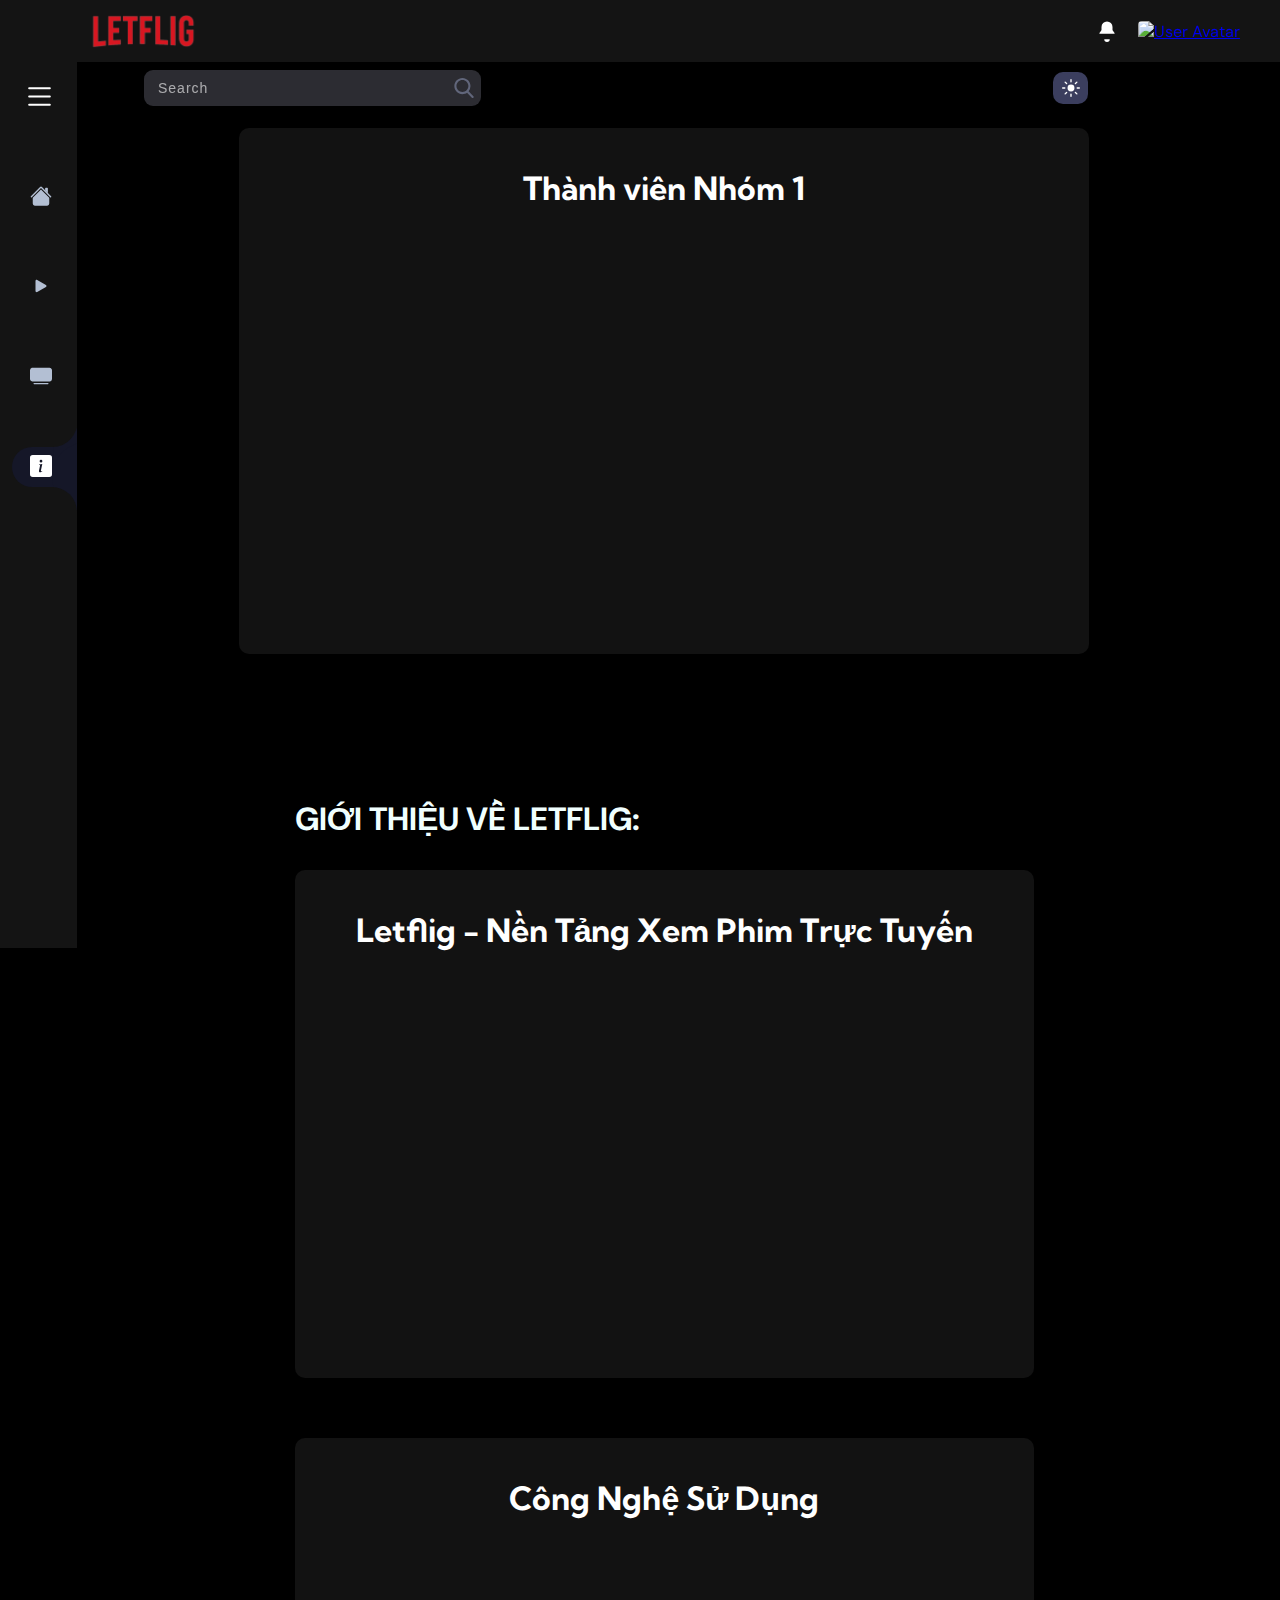
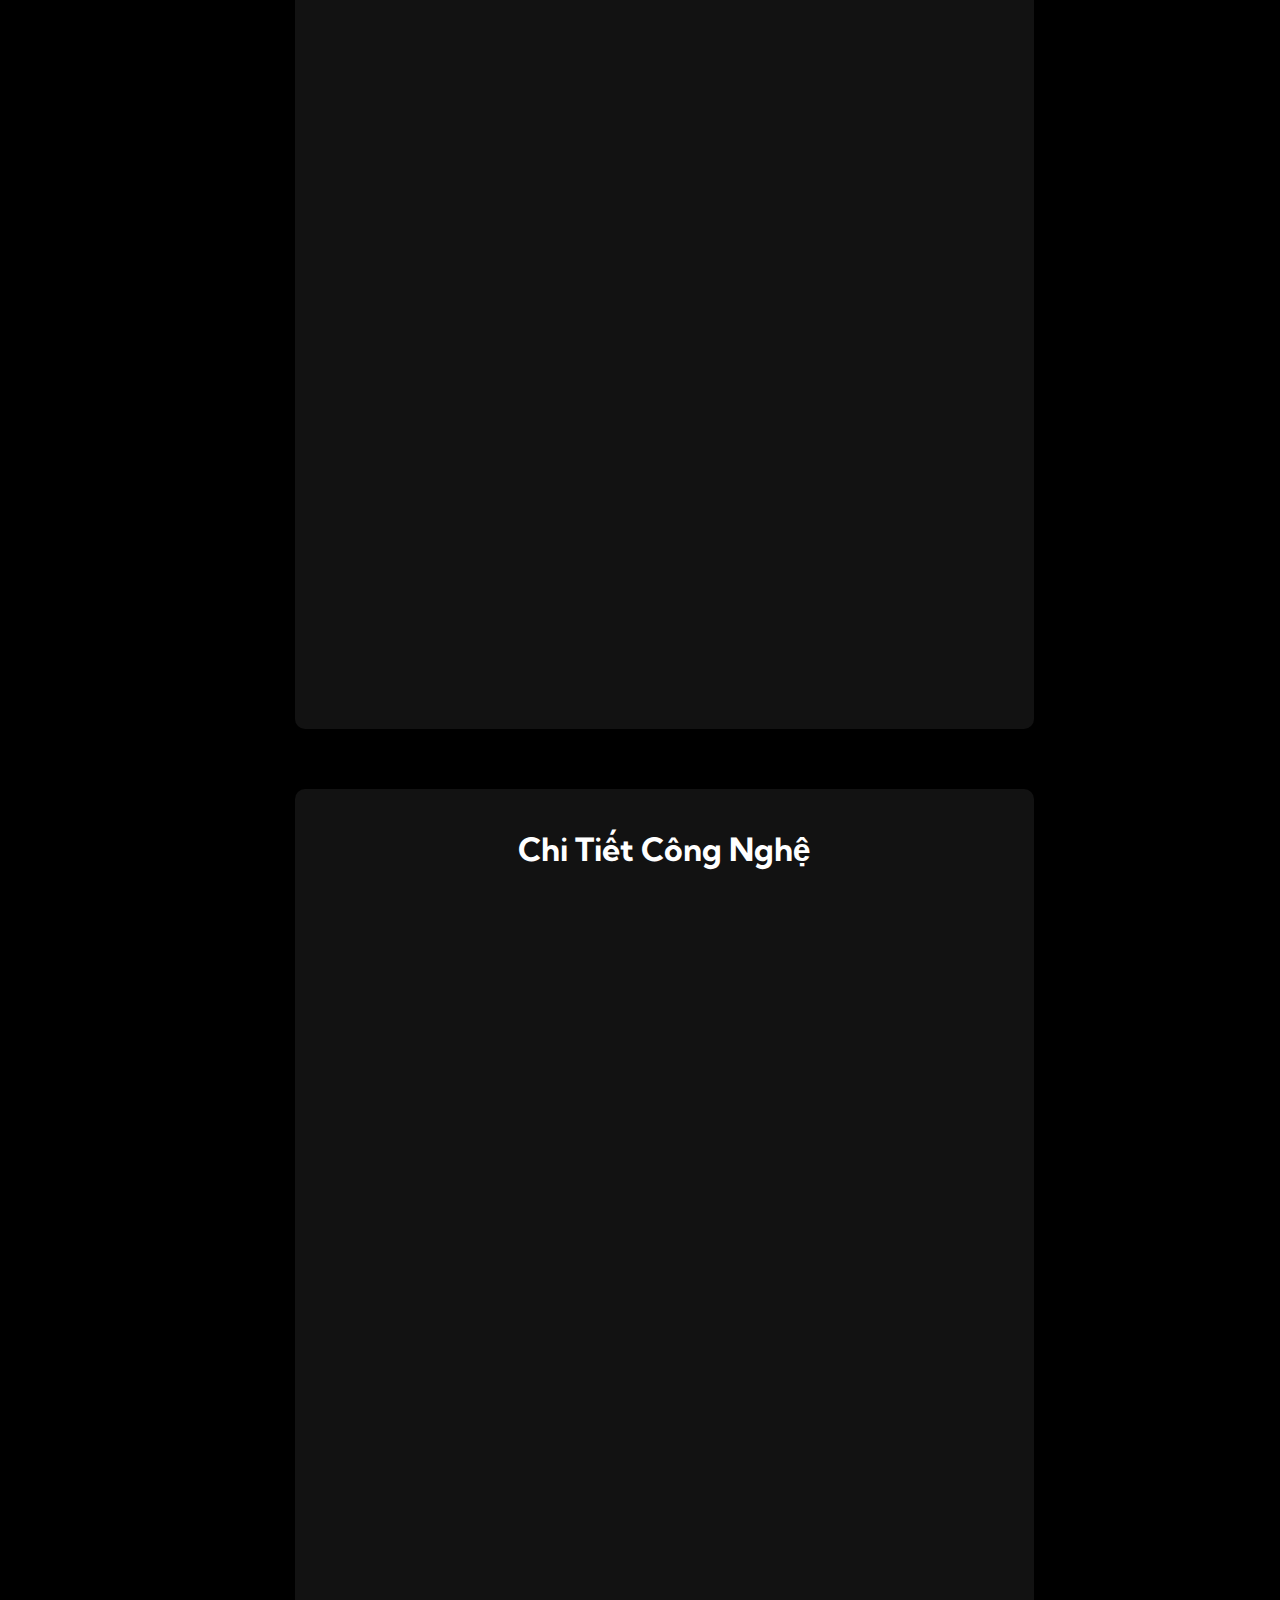
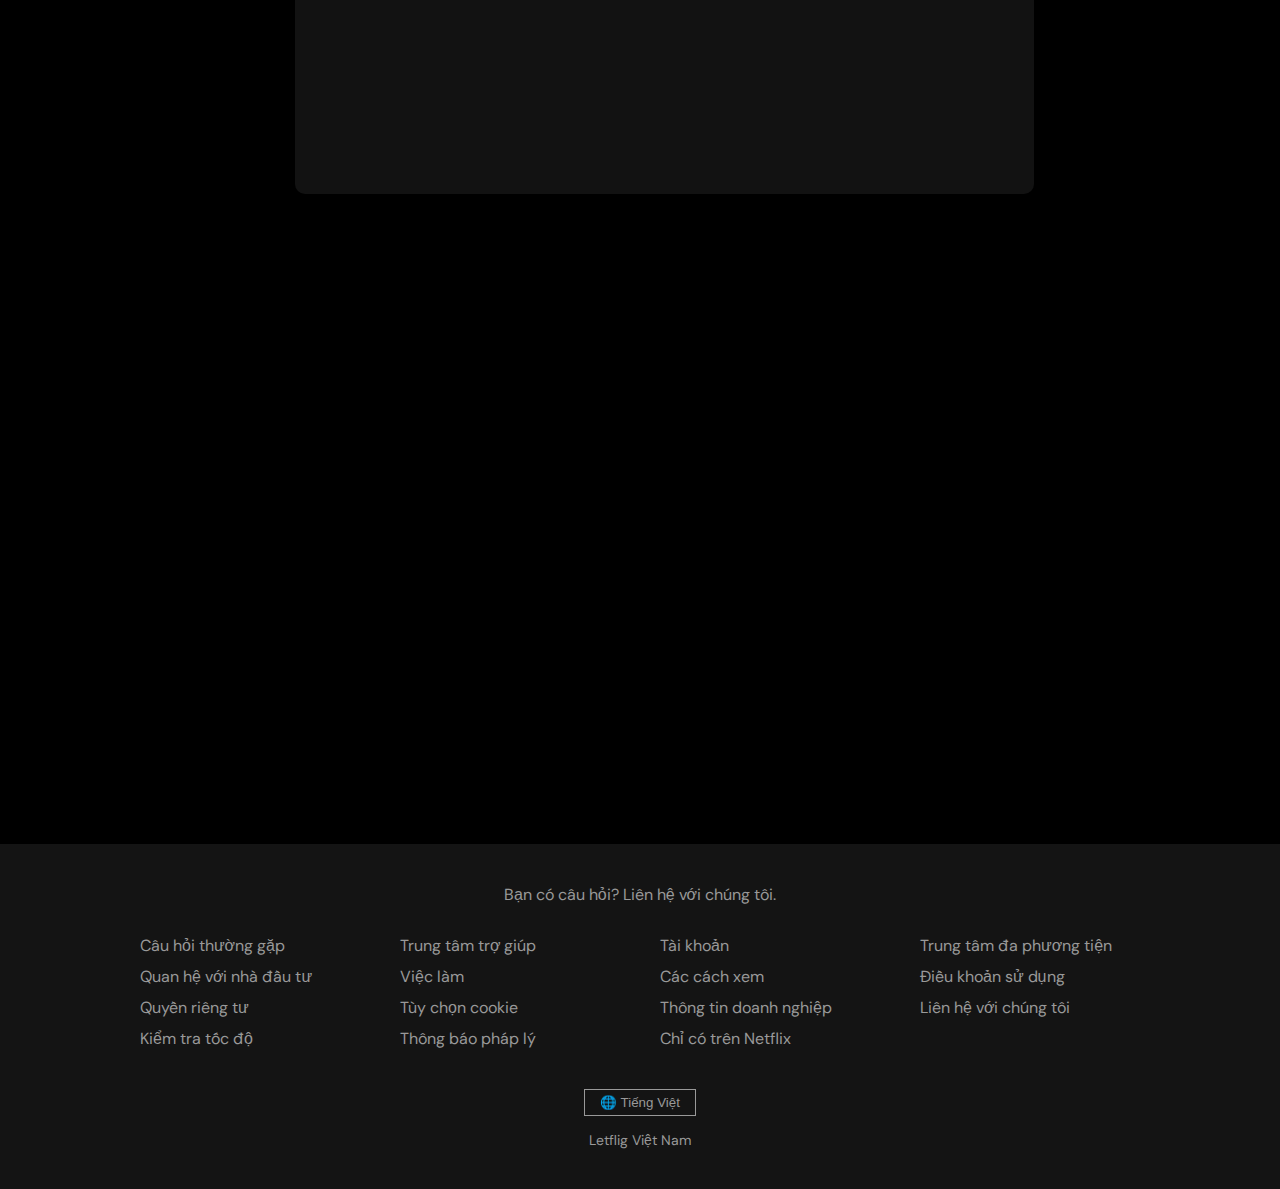
==== commit 9b95434f: "update: index.html, signup.html,..." ====
--- a/index.html
+++ b/index.html
@@ -208,7 +208,7 @@
             <section class="section_two about_section_two">
                 <div class="introduce_group">
                     <section class="team-section">
-                        <h2 class="team-title">Thành viên nhóm 1</h2>
+                        <h2 class="team-title">Thành viên Nhóm 1</h2>
                         <div class="team-container">
                           <div class="member-card">
                             <img src="./resources/an.jpg" alt="Member 1" class="member-img">
@@ -236,10 +236,156 @@
                       </section>
                 </div>
                 <section class="about_container">
-     
                     <div class="introduce_group" style="margin-bottom: 10px;">
                         <h1>GIỚI THIỆU VỀ LETFLIG:</h1>
                     </div>
+
+                    <section class="team-section" style="margin-bottom: 40px;">
+                        <h2 class="team-title">Letflig - Nền Tảng Xem Phim Trực Tuyến</h2>
+                        <div class="team-container" style="flex-direction: column; gap: 30px; align-items: center;">
+                            <div class="member-card" style="width: 100%; max-width: 800px; background: linear-gradient(145deg, #1a1a1a, #2a2a2a); border: 1px solid rgba(255,255,255,0.1);">
+                                <div class="member-info" style="text-align: center; padding: 25px;">
+                                    <div style="display: flex; align-items: center; justify-content: center; gap: 15px; margin-bottom: 15px;">
+                                        <img src="./resources/test1.png" alt="Letflig Logo" style="width: 48px; height: 48px; object-fit: contain;">
+                                        <h3 class="member-name" style="color: #E50914; margin: 0; font-size: 24px;">Letflig Web</h3>
+                                    </div>
+                                    <div style="display: grid; grid-template-columns: repeat(2, 1fr); gap: 20px;">
+                                        <div style="background: rgba(229, 9, 20, 0.1); padding: 15px; border-radius: 10px;">
+                                            <h4 style="color: #E50914; margin: 0 0 10px 0; text-align: center;">Tính Năng Nổi Bật</h4>
+                                            <p style="color: #ccc; line-height: 1.6; margin: 0; text-align: center;">
+                                                • Giao diện thân thiện<br>
+                                                • Tìm kiếm thông minh<br>
+                                                • Phân loại đa dạng<br>
+                                                • Cập nhật liên tục
+                                            </p>
+                                        </div>
+                                        <div style="background: rgba(229, 9, 20, 0.1); padding: 15px; border-radius: 10px;">
+                                            <h4 style="color: #E50914; margin: 0 0 10px 0; text-align: center;">Trải Nghiệm Người Dùng</h4>
+                                            <p style="color: #ccc; line-height: 1.6; margin: 0; text-align: center;">
+                                                • Xem phim chất lượng cao<br>
+                                                • Không giới hạn thời gian<br>
+                                                • Hỗ trợ đa nền tảng<br>
+                                                • Tương thích mobile
+                                            </p>
+                                        </div>
+                                    </div>
+                                </div>
+                            </div>
+                        </div>
+                    </section>
+
+                    <section class="team-section">
+                        <h2 class="team-title">Công Nghệ Sử Dụng</h2>
+                        <div class="team-container">
+                          <div class="member-card">
+                            <img src="./resources/html.png" alt="HTML" class="member-img">
+                            <div class="member-info">
+                                <h3 class="member-name">HTML5</h3>
+                                <h4 class="member-role">Frontend Development</h4>
+                            </div>
+                          </div>
+                          <div class="member-card">
+                            <img src="./resources/css.jpg" alt="CSS" class="member-img">
+                            <div class="member-info">
+                                <h3 class="member-name">CSS3</h3>
+                                <h4 class="member-role">Styling & Animation</h4>
+                            </div>
+                          </div>
+                          <div class="member-card">
+                            <img src="./resources/js.png" alt="JavaScript" class="member-img">
+                            <div class="member-info">
+                                <h3 class="member-name">JavaScript</h3>
+                                <h4 class="member-role">Interactive Features</h4>
+                            </div>
+                          </div>
+                        </div>
+                    </section>
+
+                    <section class="team-section" style="margin-top: 40px; margin-bottom: 150px;">
+                        <h2 class="team-title">Chi Tiết Công Nghệ</h2>
+                        <div class="team-container" style="flex-direction: column; gap: 30px; align-items: center;">
+                            <div class="member-card" style="width: 100%; max-width: 800px; background: linear-gradient(145deg, #1a1a1a, #2a2a2a); border: 1px solid rgba(255,255,255,0.1);">
+                                <div class="member-info" style="text-align: center; padding: 25px;">
+                                    <div style="display: flex; align-items: center; justify-content: center; gap: 15px; margin-bottom: 15px;">
+                                        <img src="./resources/html.png" alt="HTML" style="width: 32px; height: 32px; object-fit: contain;">
+                                        <h3 class="member-name" style="color: #E50914; margin: 0; font-size: 22px;">HTML5</h3>
+                                    </div>
+                                    <div style="display: grid; grid-template-columns: repeat(2, 1fr); gap: 20px;">
+                                        <div style="background: rgba(229, 9, 20, 0.1); padding: 15px; border-radius: 10px;">
+                                            <h4 style="color: #E50914; margin: 0 0 10px 0; text-align: center;">Cấu Trúc & SEO</h4>
+                                            <p style="color: #ccc; line-height: 1.6; margin: 0; text-align: center;">
+                                                • Semantic HTML<br>
+                                                • Tối ưu SEO<br>
+                                                • Khả năng truy cập
+                                            </p>
+                                        </div>
+                                        <div style="background: rgba(229, 9, 20, 0.1); padding: 15px; border-radius: 10px;">
+                                            <h4 style="color: #E50914; margin: 0 0 10px 0; text-align: center;">Tính Năng</h4>
+                                            <p style="color: #ccc; line-height: 1.6; margin: 0; text-align: center;">
+                                                • Đa phương tiện<br>
+                                                • Tương thích trình duyệt<br>
+                                                • Hiệu suất cao
+                                            </p>
+                                        </div>
+                                    </div>
+                                </div>
+                            </div>
+
+                            <div class="member-card" style="width: 100%; max-width: 800px; background: linear-gradient(145deg, #1a1a1a, #2a2a2a); border: 1px solid rgba(255,255,255,0.1);">
+                                <div class="member-info" style="text-align: center; padding: 25px;">
+                                    <div style="display: flex; align-items: center; justify-content: center; gap: 15px; margin-bottom: 15px;">
+                                        <img src="./resources/css.jpg" alt="CSS" style="width: 32px; height: 32px; object-fit: contain;">
+                                        <h3 class="member-name" style="color: #264DE4; margin: 0; font-size: 22px;">CSS3</h3>
+                                    </div>
+                                    <div style="display: grid; grid-template-columns: repeat(2, 1fr); gap: 20px;">
+                                        <div style="background: rgba(38, 77, 228, 0.1); padding: 15px; border-radius: 10px;">
+                                            <h4 style="color: #264DE4; margin: 0 0 10px 0; text-align: center;">Layout & Responsive</h4>
+                                            <p style="color: #ccc; line-height: 1.6; margin: 0; text-align: center;">
+                                                • Flexbox & Grid<br>
+                                                • Responsive Design<br>
+                                                • Media Queries
+                                            </p>
+                                        </div>
+                                        <div style="background: rgba(38, 77, 228, 0.1); padding: 15px; border-radius: 10px;">
+                                            <h4 style="color: #264DE4; margin: 0 0 10px 0; text-align: center;">Hiệu Ứng</h4>
+                                            <p style="color: #ccc; line-height: 1.6; margin: 0; text-align: center;">
+                                                • Animations<br>
+                                                • Transitions<br>
+                                                • CSS Variables
+                                            </p>
+                                        </div>
+                                    </div>
+                                </div>
+                            </div>
+
+                            <div class="member-card" style="width: 100%; max-width: 800px; background: linear-gradient(145deg, #1a1a1a, #2a2a2a); border: 1px solid rgba(255,255,255,0.1);">
+                                <div class="member-info" style="text-align: center; padding: 25px;">
+                                    <div style="display: flex; align-items: center; justify-content: center; gap: 15px; margin-bottom: 15px;">
+                                        <img src="./resources/js.png" alt="JavaScript" style="width: 32px; height: 32px; object-fit: contain;">
+                                        <h3 class="member-name" style="color: #F7DF1E; margin: 0; font-size: 22px;">JavaScript</h3>
+                                    </div>
+                                    <div style="display: grid; grid-template-columns: repeat(2, 1fr); gap: 20px;">
+                                        <div style="background: rgba(247, 223, 30, 0.1); padding: 15px; border-radius: 10px;">
+                                            <h4 style="color: #F7DF1E; margin: 0 0 10px 0; text-align: center;">Tương Tác</h4>
+                                            <p style="color: #ccc; line-height: 1.6; margin: 0; text-align: center;">
+                                                • Real-time Updates<br>
+                                                • Event Handling<br>
+                                                • DOM Manipulation
+                                            </p>
+                                        </div>
+                                        <div style="background: rgba(247, 223, 30, 0.1); padding: 15px; border-radius: 10px;">
+                                            <h4 style="color: #F7DF1E; margin: 0 0 10px 0; text-align: center;">Xử Lý Dữ Liệu</h4>
+                                            <p style="color: #ccc; line-height: 1.6; margin: 0; text-align: center;">
+                                                • API Integration<br>
+                                                • State Management<br>
+                                                • Async/Await
+                                            </p>
+                                        </div>
+                                    </div>
+                                </div>
+                            </div>
+                        </div>
+                    </section>
 
                     <div class="card">
                         <div class="header_card">
@@ -311,6 +457,54 @@
         </section>
 
     </main>
+    <footer>
+        <div class="footer-container">
+          <div>
+            <a href="#">Bạn có câu hỏi? Liên hệ với chúng tôi.</a>
+          </div>
+    
+          <div class="footer-row">
+            <div class="footer-column">
+              <ul>
+                <li><a href="#">Câu hỏi thường gặp</a></li>
+                <li><a href="#">Quan hệ với nhà đầu tư</a></li>
+                <li><a href="#">Quyền riêng tư</a></li>
+                <li><a href="#">Kiểm tra tốc độ</a></li>
+              </ul>
+            </div>
+            <div class="footer-column">
+              <ul>
+                <li><a href="#">Trung tâm trợ giúp</a></li>
+                <li><a href="#">Việc làm</a></li>
+                <li><a href="#">Tùy chọn cookie</a></li>
+                <li><a href="#">Thông báo pháp lý</a></li>
+              </ul>
+            </div>
+            <div class="footer-column">
+              <ul>
+                <li><a href="#">Tài khoản</a></li>
+                <li><a href="#">Các cách xem</a></li>
+                <li><a href="#">Thông tin doanh nghiệp</a></li>
+                <li><a href="#">Chỉ có trên Netflix</a></li>
+              </ul>
+            </div>
+            <div class="footer-column">
+              <ul>
+                <li><a href="#">Trung tâm đa phương tiện</a></li>
+                <li><a href="#">Điều khoản sử dụng</a></li>
+                <li><a href="#">Liên hệ với chúng tôi</a></li>
+              </ul>
+            </div>
+          </div>
+          <div>
+            <button class="language-btn">🌐 Tiếng Việt</button>
+          </div>
+    
+          <div class="footer-note">
+            Letflig Việt Nam
+          </div>
+        </div>
+      </footer>
     <script src="./About.js"></script>
 </body>
 
--- a/style.css
+++ b/style.css
@@ -3437,4 +3437,226 @@
   .login-link a:hover {
     text-decoration: underline;
   }
-  +  
+  .section_two_letflig{
+    background-image: url("./resources/bg.jpg");
+  }
+
+        .icon-png {
+            width: 22px;
+            height: 22px;
+            vertical-align: middle;
+        }
+
+        .sidenavlinks {
+            display: flex;
+            align-items: center;
+        }
+
+        .team-section {
+            padding: 40px 20px;
+            background-color: #121212;
+            color: #fff;
+            text-align: center;
+            border-radius: 10px;
+        }
+
+        .team-title {
+            font-size: 32px;
+            margin-bottom: 30px;
+            font-family: 'Kumbh Sans', sans-serif;
+            animation: slideInDown 1s ease-out; /* Animation cho tiêu đề nhóm */
+        }
+
+        .team-container {
+            display: flex;
+            flex-wrap: wrap;
+            justify-content: center;
+            gap: 30px;
+        }
+
+        .member-card {
+            background-color: #1e1e1e;
+            border-radius: 20px;
+            padding: 20px;
+            width: 220px;
+            transition: transform 0.3s;
+            box-shadow: 0 0 15px rgba(255, 255, 255, 0.05);
+            opacity: 0;
+            transform: translateY(20px);
+            animation: fadeIn 0.5s ease-out forwards; /* Animation cho thẻ thành viên */
+            margin: 15px;
+        }
+
+        .team-container > .member-card:nth-child(1) {
+            animation-delay: 0.2s;
+        }
+
+        .team-container > .member-card:nth-child(2) {
+            animation-delay: 0.4s;
+        }
+
+        .team-container > .member-card:nth-child(3) {
+            animation-delay: 0.6s;
+        }
+
+        .member-card:hover {
+            transform: scale(1.05);
+        }
+
+        .member-img {
+            width: 200px;
+            height: 200px;
+            object-fit: cover;
+            border-radius: 15px;
+            margin-bottom: 15px;
+            display: block;
+        }
+
+        .member-info {
+            display: flex;
+            justify-content: center;
+            align-items: center;
+            gap: 5px;
+            margin-bottom: 5px;
+            flex-wrap: wrap;
+        }
+
+        .member-name {
+            font-size: 18px;
+            font-weight: 600;
+            margin: 0 0 5px;
+            text-align: center;
+            word-break: break-word;
+        }
+
+        .member-id {
+            font-size: 14px;
+            color: #aaa;
+            margin: 0 0 10px;
+            text-align: center;
+        }
+
+        .member-role {
+            font-size: 16px;
+            color: #ccc;
+        }
+
+        .introduce_group h1 {
+            animation: slideInDown 1.2s ease-out; /* Animation cho tiêu đề giới thiệu */
+        }
+
+        .card {
+            opacity: 0;
+            transform: translateX(-30px);
+            animation: slideInLeft 0.6s ease-out forwards; /* Animation cho thẻ giới thiệu */
+            margin-bottom: 20px;
+        }
+
+        .about_container > .card:nth-child(2) {
+            animation-delay: 0.3s;
+        }
+
+        .about_container > .card:nth-child(3) {
+            animation-delay: 0.6s;
+        }
+
+        .about_container > .card:nth-child(4) {
+            animation-delay: 0.9s;
+        }
+
+        .about_container > .card:nth-child(5) {
+            animation-delay: 1.2s;
+        }
+
+        .contactUs a {
+            opacity: 0;
+            transform: scale(0.8);
+            animation: zoomIn 0.4s ease-out forwards; /* Animation cho liên hệ */
+            margin: 0 10px;
+        }
+
+        .contactUs a:nth-child(1) {
+            animation-delay: 1.4s;
+        }
+
+        .contactUs a:nth-child(2) {
+            animation-delay: 1.6s;
+        }
+
+        /* Định nghĩa các keyframes cho animation */
+        @keyframes slideInDown {
+            0% {
+                opacity: 0;
+                transform: translateY(-50px);
+            }
+
+            100% {
+                opacity: 1;
+                transform: translateY(0);
+            }
+        }
+
+        @keyframes fadeIn {
+            0% {
+                opacity: 0;
+                transform: translateY(20px);
+            }
+
+            100% {
+                opacity: 1;
+                transform: translateY(0);
+            }
+        }
+
+        @keyframes slideInLeft {
+            0% {
+                opacity: 0;
+                transform: translateX(-30px);
+            }
+
+            100% {
+                opacity: 1;
+                transform: translateX(0);
+            }
+        }
+
+        @keyframes zoomIn {
+            0% {
+                opacity: 0;
+                transform: scale(0.8);
+            }
+
+            100% {
+                opacity: 1;
+                transform: scale(1);
+            }
+        }
+        @keyframes pulse {
+            0% {
+                color: #eee;
+            }
+            100% {
+                color: #aaa;
+            }
+        }
+    
+        @keyframes fadeIn {
+            0% {
+                opacity: 0;
+            }
+            100% {
+                opacity: 1;
+            }
+        }
+    
+        @keyframes slideInBottom {
+            0% {
+                opacity: 0;
+                transform: translateY(20px);
+            }
+            100% {
+                opacity: 1;
+                transform: translateY(0);
+            }
+        }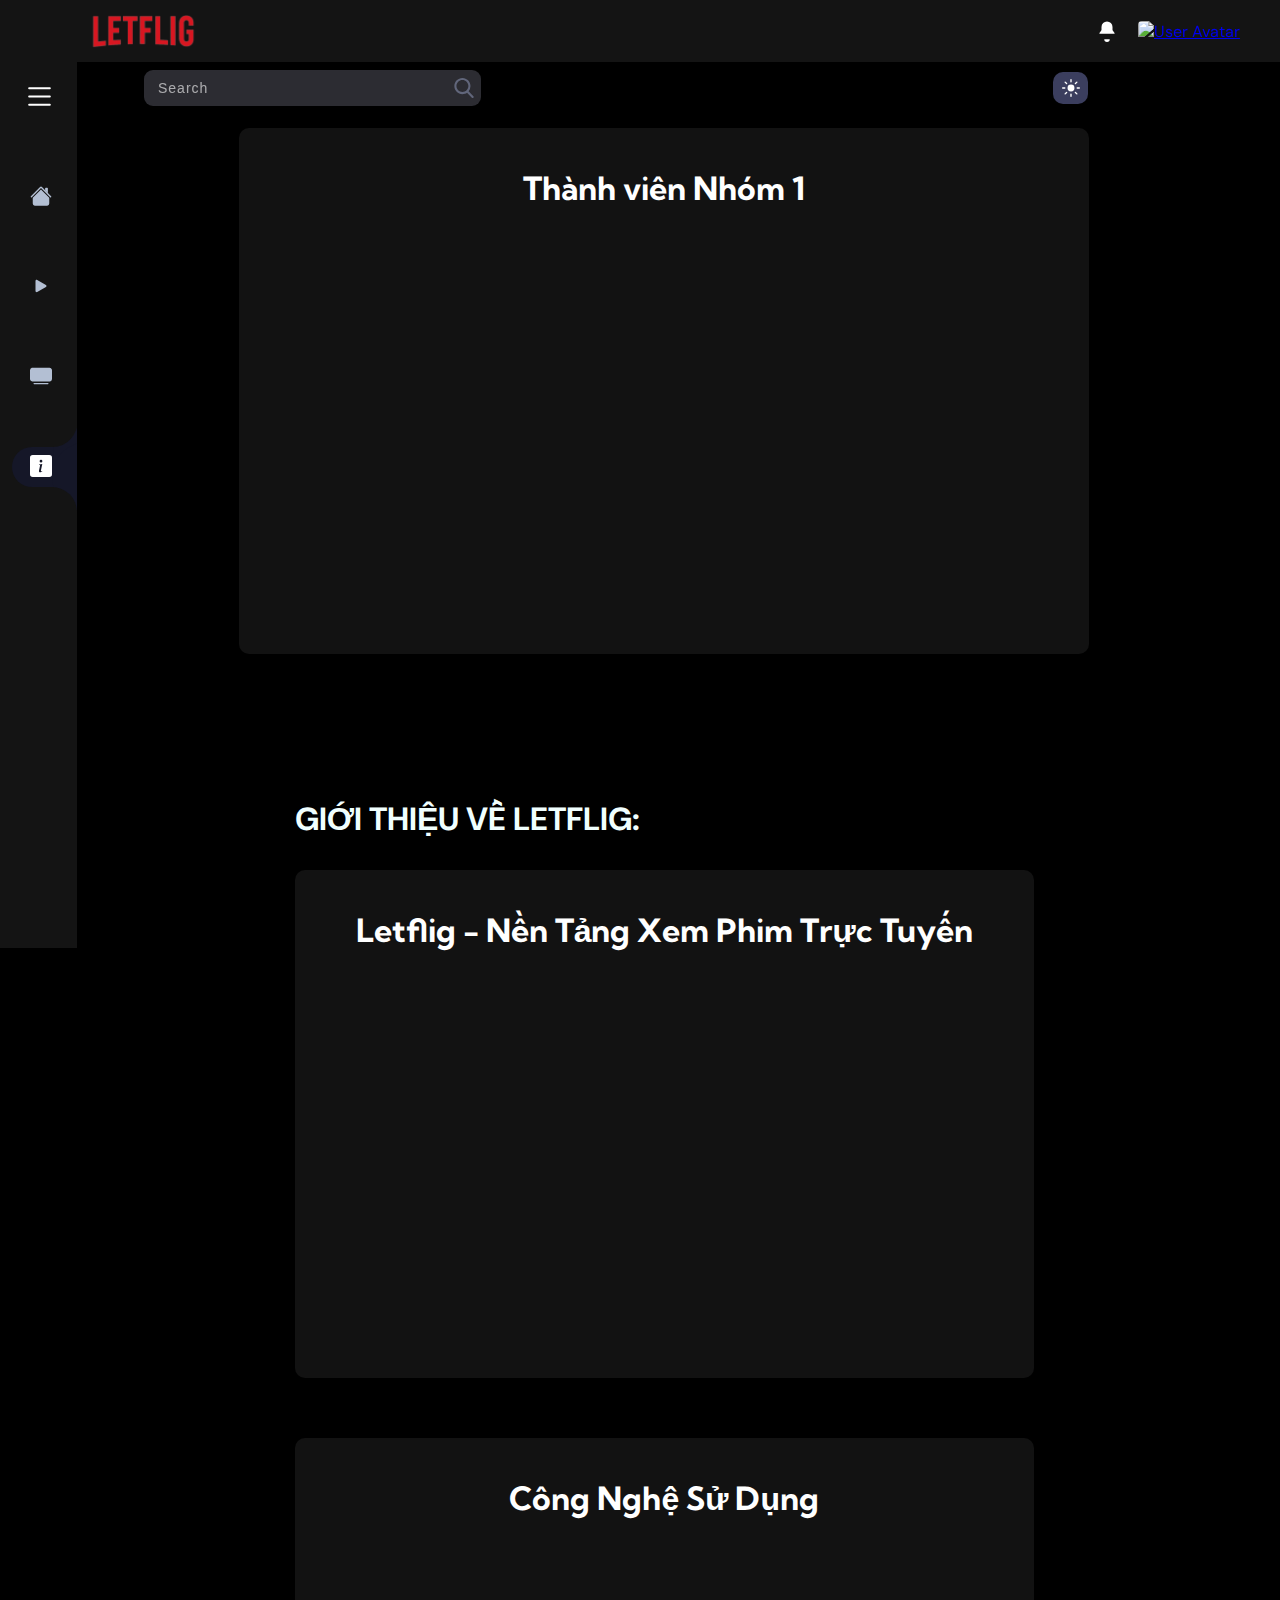
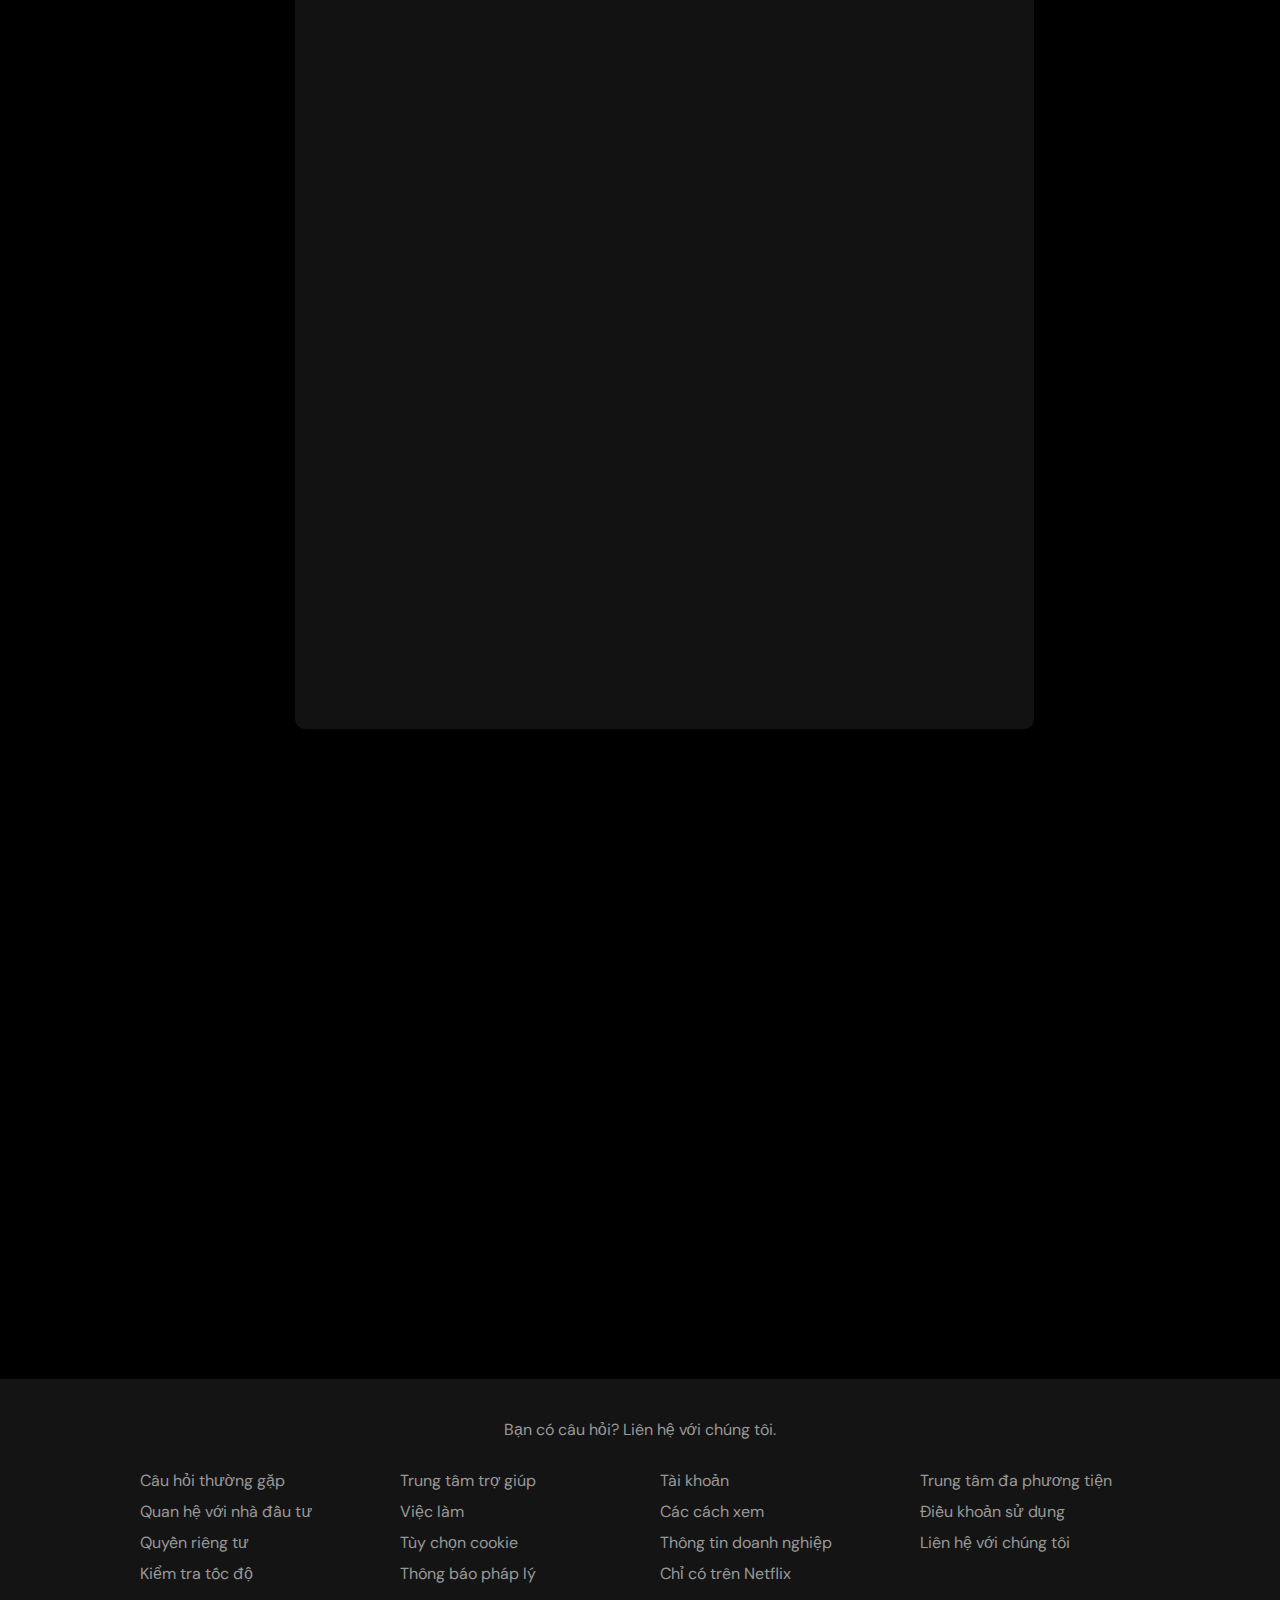
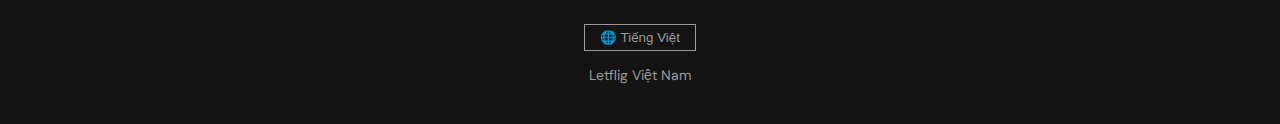
==== commit e04fd097: "update index.html" ====
--- a/index.html
+++ b/index.html
@@ -301,93 +301,7 @@
                         </div>
                     </section>
 
-                    <section class="team-section" style="margin-top: 40px; margin-bottom: 150px;">
-                        <h2 class="team-title">Chi Tiết Công Nghệ</h2>
-                        <div class="team-container" style="flex-direction: column; gap: 30px; align-items: center;">
-                            <div class="member-card" style="width: 100%; max-width: 800px; background: linear-gradient(145deg, #1a1a1a, #2a2a2a); border: 1px solid rgba(255,255,255,0.1);">
-                                <div class="member-info" style="text-align: center; padding: 25px;">
-                                    <div style="display: flex; align-items: center; justify-content: center; gap: 15px; margin-bottom: 15px;">
-                                        <img src="./resources/html.png" alt="HTML" style="width: 32px; height: 32px; object-fit: contain;">
-                                        <h3 class="member-name" style="color: #E50914; margin: 0; font-size: 22px;">HTML5</h3>
-                                    </div>
-                                    <div style="display: grid; grid-template-columns: repeat(2, 1fr); gap: 20px;">
-                                        <div style="background: rgba(229, 9, 20, 0.1); padding: 15px; border-radius: 10px;">
-                                            <h4 style="color: #E50914; margin: 0 0 10px 0; text-align: center;">Cấu Trúc & SEO</h4>
-                                            <p style="color: #ccc; line-height: 1.6; margin: 0; text-align: center;">
-                                                • Semantic HTML<br>
-                                                • Tối ưu SEO<br>
-                                                • Khả năng truy cập
-                                            </p>
-                                        </div>
-                                        <div style="background: rgba(229, 9, 20, 0.1); padding: 15px; border-radius: 10px;">
-                                            <h4 style="color: #E50914; margin: 0 0 10px 0; text-align: center;">Tính Năng</h4>
-                                            <p style="color: #ccc; line-height: 1.6; margin: 0; text-align: center;">
-                                                • Đa phương tiện<br>
-                                                • Tương thích trình duyệt<br>
-                                                • Hiệu suất cao
-                                            </p>
-                                        </div>
-                                    </div>
-                                </div>
-                            </div>
-
-                            <div class="member-card" style="width: 100%; max-width: 800px; background: linear-gradient(145deg, #1a1a1a, #2a2a2a); border: 1px solid rgba(255,255,255,0.1);">
-                                <div class="member-info" style="text-align: center; padding: 25px;">
-                                    <div style="display: flex; align-items: center; justify-content: center; gap: 15px; margin-bottom: 15px;">
-                                        <img src="./resources/css.jpg" alt="CSS" style="width: 32px; height: 32px; object-fit: contain;">
-                                        <h3 class="member-name" style="color: #264DE4; margin: 0; font-size: 22px;">CSS3</h3>
-                                    </div>
-                                    <div style="display: grid; grid-template-columns: repeat(2, 1fr); gap: 20px;">
-                                        <div style="background: rgba(38, 77, 228, 0.1); padding: 15px; border-radius: 10px;">
-                                            <h4 style="color: #264DE4; margin: 0 0 10px 0; text-align: center;">Layout & Responsive</h4>
-                                            <p style="color: #ccc; line-height: 1.6; margin: 0; text-align: center;">
-                                                • Flexbox & Grid<br>
-                                                • Responsive Design<br>
-                                                • Media Queries
-                                            </p>
-                                        </div>
-                                        <div style="background: rgba(38, 77, 228, 0.1); padding: 15px; border-radius: 10px;">
-                                            <h4 style="color: #264DE4; margin: 0 0 10px 0; text-align: center;">Hiệu Ứng</h4>
-                                            <p style="color: #ccc; line-height: 1.6; margin: 0; text-align: center;">
-                                                • Animations<br>
-                                                • Transitions<br>
-                                                • CSS Variables
-                                            </p>
-                                        </div>
-                                    </div>
-                                </div>
-                            </div>
-
-                            <div class="member-card" style="width: 100%; max-width: 800px; background: linear-gradient(145deg, #1a1a1a, #2a2a2a); border: 1px solid rgba(255,255,255,0.1);">
-                                <div class="member-info" style="text-align: center; padding: 25px;">
-                                    <div style="display: flex; align-items: center; justify-content: center; gap: 15px; margin-bottom: 15px;">
-                                        <img src="./resources/js.png" alt="JavaScript" style="width: 32px; height: 32px; object-fit: contain;">
-                                        <h3 class="member-name" style="color: #F7DF1E; margin: 0; font-size: 22px;">JavaScript</h3>
-                                    </div>
-                                    <div style="display: grid; grid-template-columns: repeat(2, 1fr); gap: 20px;">
-                                        <div style="background: rgba(247, 223, 30, 0.1); padding: 15px; border-radius: 10px;">
-                                            <h4 style="color: #F7DF1E; margin: 0 0 10px 0; text-align: center;">Tương Tác</h4>
-                                            <p style="color: #ccc; line-height: 1.6; margin: 0; text-align: center;">
-                                                • Real-time Updates<br>
-                                                • Event Handling<br>
-                                                • DOM Manipulation
-                                            </p>
-                                        </div>
-                                        <div style="background: rgba(247, 223, 30, 0.1); padding: 15px; border-radius: 10px;">
-                                            <h4 style="color: #F7DF1E; margin: 0 0 10px 0; text-align: center;">Xử Lý Dữ Liệu</h4>
-                                            <p style="color: #ccc; line-height: 1.6; margin: 0; text-align: center;">
-                                                • API Integration<br>
-                                                • State Management<br>
-                                                • Async/Await
-                                            </p>
-                                        </div>
-                                    </div>
-                                </div>
-                            </div>
-                        </div>
-                    </section>
-
-                    <div class="card">
+                    <div class="card" style="margin-top: 150px;">
                         <div class="header_card">
                             <h3>Letflig là gì?</h3><span><svg xmlns="http://www.w3.org/2000/svg" width="16"
                                     height="18" fill="white" class="bi bi-chevron-down" viewBox="0 0 16 16">
